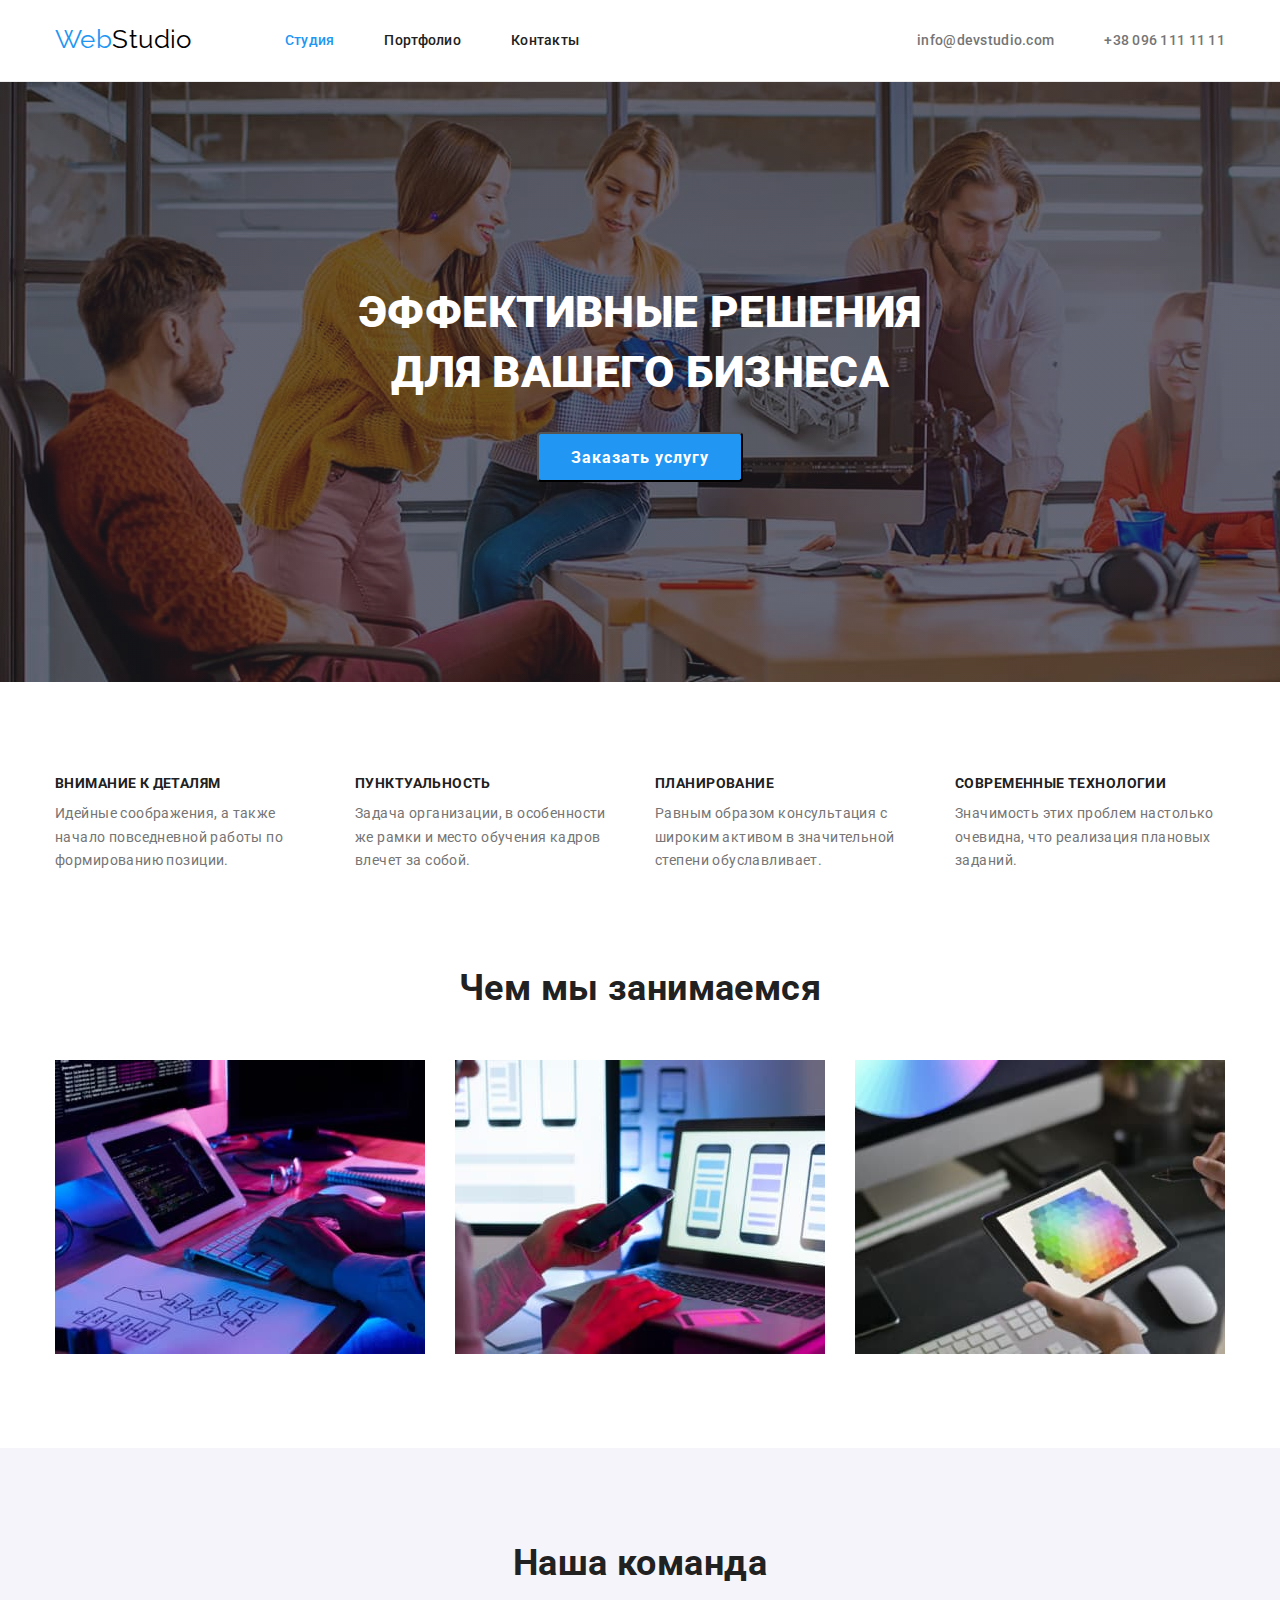
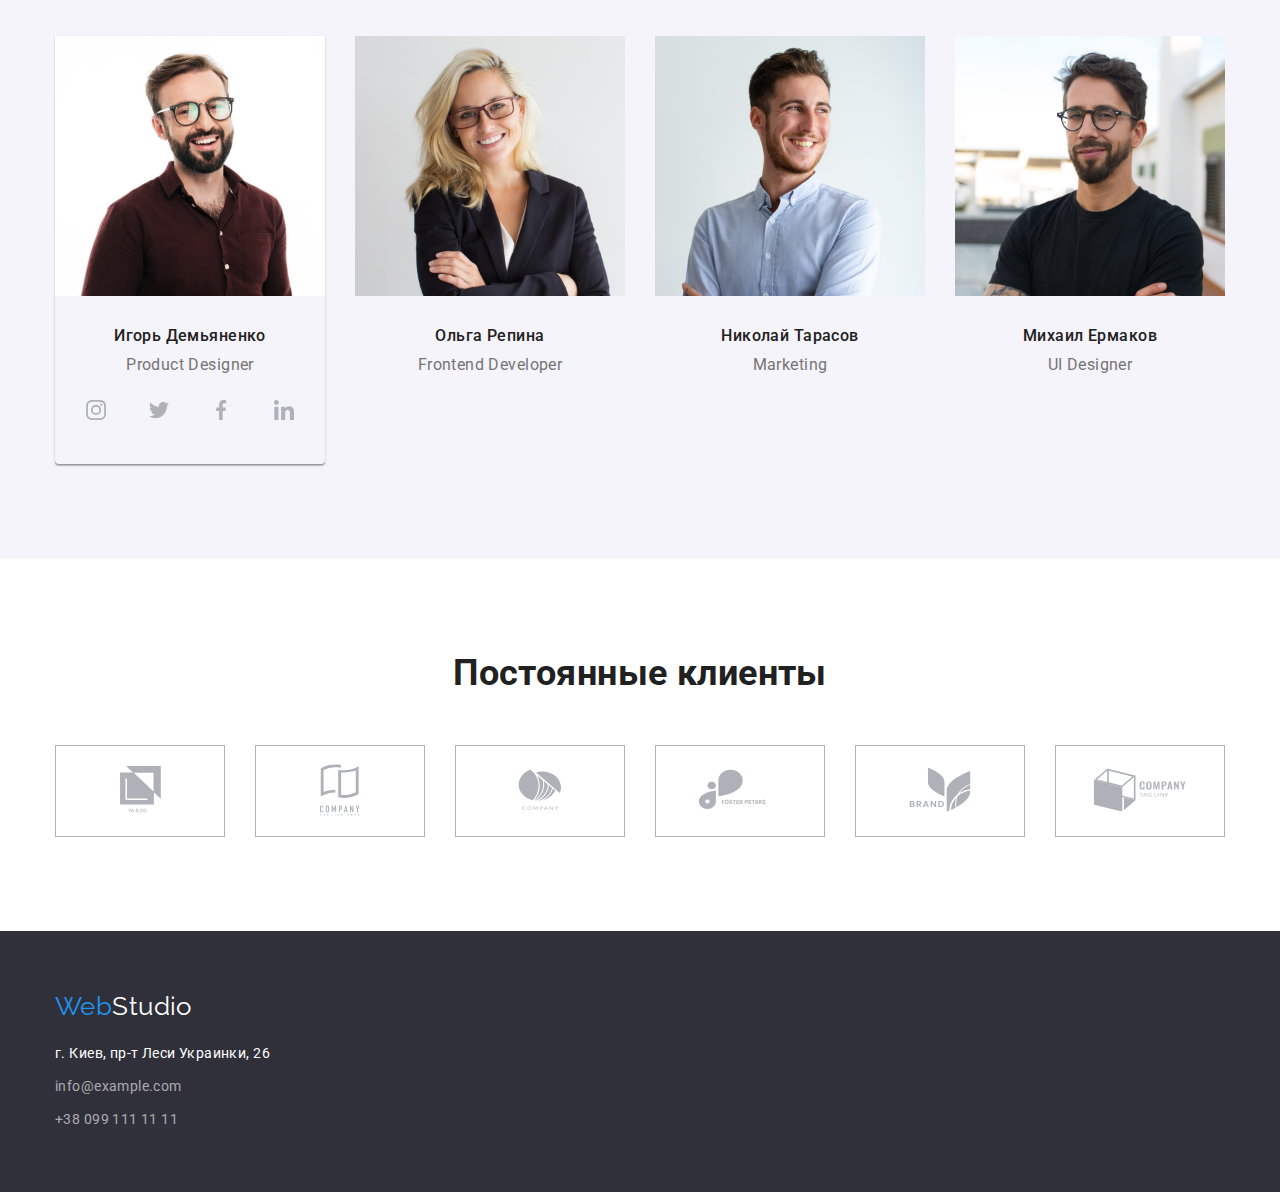
==== index.html @ ef385194 "кусок з героєм клієнтами і працівниками" ====
<!DOCTYPE html>
<html lang="ru">

<head>
    <meta charset="UTF-8">
    <meta http-equiv="X-UA-Compatible" content="IE=edge">
    <meta name="viewport" content="width=device-width, initial-scale=1.0">
    <title>Document</title>
    <link rel="preconnect" href="https://fonts.gstatic.com">
    <link href="https://fonts.googleapis.com/css2?family=Raleway:wght@700&family=Roboto:wght@400;500;700;900&display=swap"
        rel="stylesheet">
    <link rel="stylesheet" href="https://cdnjs.cloudflare.com/ajax/libs/modern-normalize/1.1.0/modern-normalize.min.css">
    <link rel="stylesheet" href="./css/styles.css">
</head>

<body>
    <header class="header">
        <section class="header-section">
        <!-- навігація -->
        <div class="container main-nav">
            <a href="" class="logo">
                <span class="logo-part">Web</span>Studio
            </a>
            <nav>
                <ul class="site-nav">
                    <li class="item"><a href="./index.html" class="link current">Студия</a></li>
                    <li class="item"><a href="./portfolio.html" class="link">Портфолио</a></li>
                    <li class="item"><a href="" class="link">Контакты</a></li>
                </ul>
            </nav>
            <!-- </div> -->
            <!-- Контакти-->
            <!-- <div class="container"> -->
            <ul class="header-contacts">
                <li class="item"><a href="info@devstudio.com" class="link">info@devstudio.com</a></li>
                <li class="item"><a href="+380961111111" class="link">+38 096 111 11 11</a></li>
            </ul>
        </div>
        </section>
    </header>
    <main>
        <!-- Герой -->
        <section class="hero">
            <h1 class="hero-title">Эффективные решения<br> для вашего бизнеса</h1>
            <button type="button" class="button primary hero-button">Заказать услугу</button>
            </section>
        <!--Наши преимущества-->
        <section class="section features-section">
            <div class="container">
            <h2 class="section-title features-title">Наши преимущества</h2>
            <ul class="features">
                <li class="feature-item">
                    <h3 class="title">Внимание к деталям</h3>
                    <p class="feature-text">Идейные соображения, а также начало повседневной работы по формированию позиции.</p>
                </li>
                <li class="feature-item">
                    <h3 class="title">Пунктуальность</h3>
                    <p class="feature-text">Задача организации, в особенности же рамки и место обучения кадров влечет за собой.</p>
                </li>
                <li class="feature-item">
                    <h3 class="title">Планирование</h3>
                    <p class="feature-text">Равным образом консультация с широким активом в значительной степени обуславливает.</p>
                </li>
                <li class="feature-item">
                    <h3 class="title">Современные технологии</h3>
                    <p class="feature-text">Значимость этих проблем настолько очевидна, что реализация плановых заданий.</p>
                </li>
            </ul>
            </div>
        </section>
        <!--Чем мы занимаемся-->
        <section class="section">
            <div class="container">
            <h2 class="section-title">Чем мы занимаемся</h2>
            <ul class="whatwedo">
                <li><img src="./images/work/desctop.jpg" alt="рабочий стол" width="370" height="294"></li>
                <li><img src="./images/work/laptop.jpg" alt="ноутбук" width="370" height="294"></li>
                <li><img src="./images/work/tablette.jpg" alt="планшет" width="370" height="294"></li>
            </ul>
            </div>
        </section>
        <!--Наша команда-->
        <section class="section team-section">
            <div class="container">
            <h2 class="team-section-title section-title">Наша команда</h2>
            <ul class="team">
                <div class="team-card">
                <li><img src="./images/team/igor-demyanenko.jpg" alt="Игорь Демьяненко" width="270" height="260" class="team-pic">
                    <div class="team-text">
                    <h3 class="team-name">Игорь Демьяненко</h3>
                    <p lang="en" class="team-position">
                        Product Designer
                    </p>
                    <ul class="social-list">
                        <li class="item">
                            <button class="social-button">
                            <svg class="social-image" width="20px" height="20px">
                                <use href="./images/svg/symbol-defs.svg#icon-instagram"></use>
                            </svg>
                            </button>
                        </li>
                        <li class="item">
                            <button class="social-button">
                            <svg class="social-image" width="20px" height="20px">
                                <use href="./images/svg/symbol-defs.svg#icon-twitter"></use>
                            </svg>
                            </button>
                        </li>
                        <li class="item">
                            <button class="social-button">
                            <svg class="social-image" width="20px" height="20px">
                                <use href="./images/svg/symbol-defs.svg#icon-facebook"></use>
                            </svg>
                            </button>
                        </li>
                        <li class="item">
                            <button class="social-button">
                            <svg class="social-image" width="20px" height="20px">
                                <use href="./images/svg/symbol-defs.svg#icon-linkedin"></use>
                            </svg>
                            </button>
                        </li>
                    </ul>
                    </div>
                    </div>
                </li>
                <li><img src="./images/team/olga-repina.jpg" alt="Ольга Репина" width="270" height="260" class="team-pic">
                    <div class="team-text">
                    <h3 class="team-name">Ольга Репина</h3>
                    <p lang="en" class="team-position">
                        Frontend Developer
                    </p>
                    </div>
                </li>
                <li><img src="./images/team/nikolay-tarasov.jpg" alt="Николай Тарасов" width="270" height="260" class="team-pic">
                    <div class="team-text">
                    <h3 class="team-name">Николай Тарасов</h3>
                    <p lang="en" class="team-position">
                        Marketing
                    </p>
                    </div>
                </li>
                <li><img src="./images/team/michail-ermakov.jpg" alt="Михаил Ермаков" width="270" height="260" class="team-pic">
                    <div class="team-text">
                    <h3 class="team-name">Михаил Ермаков</h3>
                    <p lang="en" class="team-position">
                        UI Designer
                    </p>
                    </div>
                </li>
            </ul>
            </div>
        </section>

        <!-- Постоянные Клиенты -->
        
        <section class="section clients-section">
            <h2 class="section-title clients-section-title">Постоянные клиенты</h2>
            <div class="container">
                <ul class="clients-list">
                    <li class: client>
                        <button class="client-button">
                            <svg class="client-image" width="41px" height="46.7px">
                                <use href="./images/svg/symbol-defs.svg#icon-client-1"></use>
                            </svg>
                        </button>
                    </li>
                    <li class: client>
                        <button class="client-button">
                            <svg class="client-image" width="40px" height="52px">
                                <use href="./images/svg/symbol-defs.svg#icon-client-2"></use>
                            </svg>
                        </button>
                    </li>
                    <li class: client>
                        <button class="client-button">
                            <svg class="client-image" width="43.46px" height="41.18px">
                                <use href="./images/svg/symbol-defs.svg#icon-client-3"></use>
                            </svg>
                        </button>
                    </li>
                    <li class: client>
                        <button class="client-button">
                            <svg class="client-image" width="84.44px" height="40.62px">
                                <use href="./images/svg/symbol-defs.svg#icon-client-4"></use>
                            </svg>
                        </button>
                    </li>
                    <li class: client>
                        <button class="client-button">
                            <svg class="client-image" width="62.54px" height="45.43px">
                                <use href="./images/svg/symbol-defs.svg#icon-client-5"></use>
                            </svg>
                        </button>
                    </li>
                    <li class: client>
                        <button class="client-button">
                            <svg class="client-image" width="93.79px" height="43.93px">
                                <use href="./images/svg/symbol-defs.svg#icon-client-6"></use>
                            </svg>
                        </button>
                    </li>
                </ul>
            </div>

        </section>
    </main>
    <!--Адрес-->
    <footer class="footer">
        <section class="container">
            <a href="" class="logo footer-logo">
                <span class="logo-part">Web</span><span class="logo-end">Studio</span>
            </a>
            <address>
                <ul class="footer-contact">
                    <li class="address"> <a href="https://goo.gl/maps/Wv8Y8Ao4LumDGfkv7" target="_blank"
                            rel="noopener noreferrer" class="add-link link">г. Киев,
                            пр-т Леси Украинки, 26</a> </li>
                    <li class="email"> <a href="mailto:info@example.com" class="link">info@example.com</a></li>
                    <li> <a href="tel:+380991111111" class="link">+38 099 111 11 11</a></li>
                </ul>
            </section>
        </div>
    </footer>
</body>

</html>
---- css/styles.css ----
:root {
  --primary-text-color: #757575;
  --secondary-header-color: #212121;
  --logo-color: #000000;
  --blue-accent: #2196f3;
  --main-background-hero-adress-color: #ffffff;
  --team-section-background-color: #f5f4fa;
  --hero-footer-background-color: #2f303a;
  --footer-contact-white: rgba(255, 255, 255, 0.6);
  --team-clients-icon-color: #afb1b8;
}

/* основний текст #757575 */
/* заголовки додатковий текст #212121*/
/* лого #000000 */
/* акцент голубий #2196F3 */
/* Основий білий фон #FFFFFF */
/* фон Наша Команда #F5F4FA */
/* фон Герой і футер #2F303A */
/* напівпорзорий білий rgba(255, 255, 255, 0,6); */

/* написання css - спочатку все по блочній моделі(падінги, мардж.),
потім стрилі, шрифти, нижче ефекти, анімація, переходи
відділяти це пробілом для кращої читабельності  */

.container {
  margin-left: auto;
  margin-right: auto;
  padding-left: 15px;
  padding-right: 15px;
  width: 1200px;
  /* outline: solid 2px tomato; */
}
.portfolio-container {
  padding-bottom: 94px;
}

/* списки */
.site-nav,
.header-contacts,
.features,
.whatwedo,
.team,
.footer-contact,
.gallery-nav,
.gallery,
.clients-list,
.social-list {
  list-style: none;
  padding: 0;
  margin: 0;
}

body {
  font-family: Roboto, -apple-system, BlinkMacSystemFont, "Segoe UI", Oxygen,
    Ubuntu, Cantarell, "Open Sans", "Helvetica Neue", sans-serif;
  background-color: var(--main-background-hero-adress-color);
  color: var(--primary-text-color);
  font-size: 14px;
  letter-spacing: 0.03em;
}

/* Хедер */

.header-section {
  border-bottom: 1px solid #ececec;
}
.header {
  background-color: var(--main-background-hero-adress-color);
}
.main-nav {
  display: flex;
  align-items: center;
}

/* Лого */

.logo {
  display: block;
  color: var(--logo-color);
  font-family: Raleway, -apple-system, BlinkMacSystemFont, "Segoe UI", Oxygen,
    Ubuntu, Cantarell, "Open Sans", "Helvetica Neue", sans-serif;
  font-size: 26px;
  line-height: 1.2;
  text-decoration: none;
  padding-top: 24px;
  padding-bottom: 25px;
}
.logo-part {
  color: var(--blue-accent);
}
.logo-end {
  color: var(--main-background-hero-adress-color);
}

/* Навігація сайту в Хедері*/

.site-nav {
  display: block;
  display: flex;
  margin-left: 93px;
}
.site-nav .item + .item {
  margin-left: 50px;
}
.site-nav .link {
  display: block;
  color: var(--secondary-header-color);
  font-weight: 500;
  font-size: 14px;
  line-height: 1.2;
  letter-spacing: 0.02em;
  text-decoration: none;
  padding-top: 32px;
  padding-bottom: 32px;
}
.site-nav .link:hover,
.site-nav .link:focus {
  color: var(--blue-accent);
}
.site-nav .link.current {
  color: var(--blue-accent);
}

/* Контакти в Хедері */

.header-contacts {
  display: flex;
  margin-left: auto;
}
.header-contacts .item + .item {
  margin-left: 50px;
}
.header-contacts .link {
  display: block;
  color: var(--primary-text-color);
  font-weight: 500;
  font-size: 14px;
  line-height: 1.2;
  letter-spacing: 0.02em;
  text-decoration: none;
  padding-top: 32px;
  padding-bottom: 32px;
}
.header-contacts .link:hover,
.header-contacts .link:focus {
  color: var(--blue-accent);
}

/* Герой */
/* прояснити за максвидс */
.hero {
  background-color: var(--hero-footer-background-color);
  background-image: linear-gradient(
      to right,
      rgba(47, 48, 58, 0.4),
      rgba(47, 48, 58, 0.4)
    ),
    url(../images/hero-beckgr.jpg);
  text-align: center;
  padding-top: 200px;
  padding-bottom: 200px;
  height: 600px;
  max-width: 1600px;
  margin-left: auto;
  margin-right: auto;
}
.hero .hero-title {
  margin-top: 0px;
  margin-bottom: 30px;
  color: var(--main-background-hero-adress-color);
  font-style: normal;
  font-weight: 900;
  font-size: 44px;
  line-height: 1.37;
  text-transform: uppercase;
}

/* Заголовки Секцій */

.section .section-title,
.team-section .team-section-title {
  color: var(--secondary-header-color);
  margin-top: 0;
  margin-bottom: 50px;
}
.section-title {
  font-style: normal;
  font-weight: 700;
  font-size: 36px;
  line-height: 1.2;
  text-align: center;
}
.features-title {
  display: none;
}

/* Переваги */

.features,
.whatwedo,
.team {
  display: flex;
  justify-content: space-between;
}
.feature-item {
  max-width: 270px;
}
.features-section .features .title {
  color: var(--secondary-header-color);
  font-size: 14px;
  line-height: 1.14;
  text-transform: uppercase;
  margin-top: 0;
  margin-bottom: 10px;
}
.feature-text {
  font-size: 14px;
  line-height: 1.7;
  margin-top: 0;
  margin-bottom: 0;
}
.section {
  margin-top: 0;
  margin-bottom: 0;
  padding-top: 94px;
}

/* Наші Роботи */
.whatwedo {
  padding-bottom: 94px;
}
.whatwedo img {
  display: block;
}

/* Команда */

.team-section {
  background-color: var(--team-section-background-color);
  margin-top: 0;
  margin-bottom: 0;
  padding-top: 94px;
  padding-bottom: 94px;
}
.team-card {
  box-shadow: 0px 1px 3px rgba(0, 0, 0, 0.12), 0px 1px 1px rgba(0, 0, 0, 0.14),
    0px 2px 1px rgba(0, 0, 0, 0.2);
  border-radius: 0px 0px 4px 4px;
}
.team .team-name {
  color: var(--secondary-header-color);
  font-weight: 500;
  font-size: 16px;
  line-height: 1.2;
  text-align: center;
  margin-top: 0;
  margin-bottom: 10px;
}
.team-pic {
  display: block;
  margin-top: 0;
  margin-bottom: 0;
}
.team-position {
  font-size: 16px;
  line-height: 1.2;
  text-align: center;
  margin-top: 0;
  margin-bottom: 0;
  padding-bottom: 16px;
}
.team-text {
  padding-top: 30px;
  padding-bottom: 30px;
}
.social-list {
  display: flex;
  justify-content: space-evenly;
}
.social-button {
  width: 44px;
  height: 44px;
  border-radius: 50%;
  border: none;
  background: none;
  padding: 0;
  fill: var(--team-clients-icon-color);
}
/* Притикнути сюди ще аріа баттон*/
.social-button:hover {
  fill: var(--main-background-hero-adress-color);
  background-color: var(--blue-accent);
  border-radius: 50%;
}
.social-image {
}
/* Наші Клієнти */
.clients-section {
  padding-top: 94px;
  padding-bottom: 94px;
}

.clients-list {
  display: flex;
  justify-content: space-between;
  padding: 0;
  margin: 0;
}
.client-button {
  display: block;
  width: 170px;
  height: 92px;
  background-color: inherit;
  fill: var(--team-clients-icon-color);
  border: solid 1px var(--team-clients-icon-color);
}

.client-image {
  display: inline-block;
}

.client-button:hover {
  fill: var(--blue-accent);
  border: solid 1px var(--blue-accent);
  cursor: pointer;
}

/* Портфоліо */

.portfolio-title {
  display: none;
}

/* Галерея Портфоліо*/

.gallery .gallery-title {
  color: var(--secondary-header-color);
  font-size: 18px;
  line-height: 2;
  letter-spacing: 0.06em;
  margin-top: 0;
  margin-bottom: 4px;
}
.item .link {
  display: block;
}
.gallery-work {
  color: var(--primary-text-color);
  font-size: 16px;
  line-height: 1.9;
  margin-top: 0;
  margin-bottom: 0;
}
.gallery .link {
  text-decoration: none;
  margin-top: 0;
  margin-bottom: 0;
}
.gallery-pic {
  margin-top: 0;
  margin-bottom: 0;
  display: block;
}
.card-content {
  padding: 0 24px;
  border-left: 1px solid #eeeeee;
  border-bottom: 1px solid #eeeeee;
  border-right: 1px solid #eeeeee;
}
.gallery-nav {
  display: flex;
  margin-bottom: 50px;
  justify-content: center;
}
.nav-button {
  margin-right: 8px;
}
.nav-button:last-child {
  margin-right: 0;
}
.gallery {
  display: flex;
  flex-wrap: wrap;
}
.gallery > .item {
  width: calc((100% - 60px) / 3);
  margin-right: 30px;
  margin-bottom: 30px;
}
.gallery > .item:nth-child(3n) {
  margin-right: 0;
}
.gallery > .item:nth-last-child(-n + 3) {
  margin-bottom: 0;
}
.img {
  display: block;
  max-width: 100%;
}
.card-content {
  padding: 20px 24px;
}

/* Футер */

.footer {
  background-color: var(--hero-footer-background-color);
  padding-top: 60px;
  padding-bottom: 60px;
}
.footer .footer-contact {
  font-style: normal;
  font-size: 14px;
  line-height: 1.7;
}
.footer-contact .link {
  color: var(--footer-contact-white);
  text-decoration: none;
}
.footer-contact .link:hover,
.footer-contact .link:focus {
  color: var(--blue-accent);
}
.footer-contact .add-link {
  color: var(--main-background-hero-adress-color);
}
.footer-contact .add-link:hover,
.footer-contact .add-link:focus {
  color: var(--blue-accent);
}
.footer-logo {
  padding-top: 0;
  padding-bottom: 0;
  margin-bottom: 20px;
}
.address {
  margin-bottom: 9px;
}
.email {
  margin-top: 0;
  margin-bottom: 9px;
}

/* Кнопки */

.button {
  display: inline-block;
  color: var(--secondary-header-color);
  background-color: var(--team-section-background-color);
  cursor: pointer;
  font-family: inherit;
  font-weight: 500;
  font-size: 16px;
  line-height: 1.6;
  letter-spacing: 0.03em;
  border-radius: 4px;
  padding: 6px 22px;
}
.button:hover,
.button:focus {
  color: var(--team-section-background-color);
  background-color: var(--secondary-header-color);
}

/* Кнопка Героя */
.hero-button {
  height: 50px;
  font-size: 16px;
  line-height: 1.8;
  font-weight: 700;
  /* align-items: center; */
  text-align: center;
  letter-spacing: 0.06em;
  padding: 10px 32px;
}
.hero .hero-button:hover,
.hero .hero-button:focus {
  color: var(--blue-accent);
  background-color: var(--main-background-hero-adress-color);
}
.button.primary {
  color: var(--main-background-hero-adress-color);
  background-color: var(--blue-accent);
}
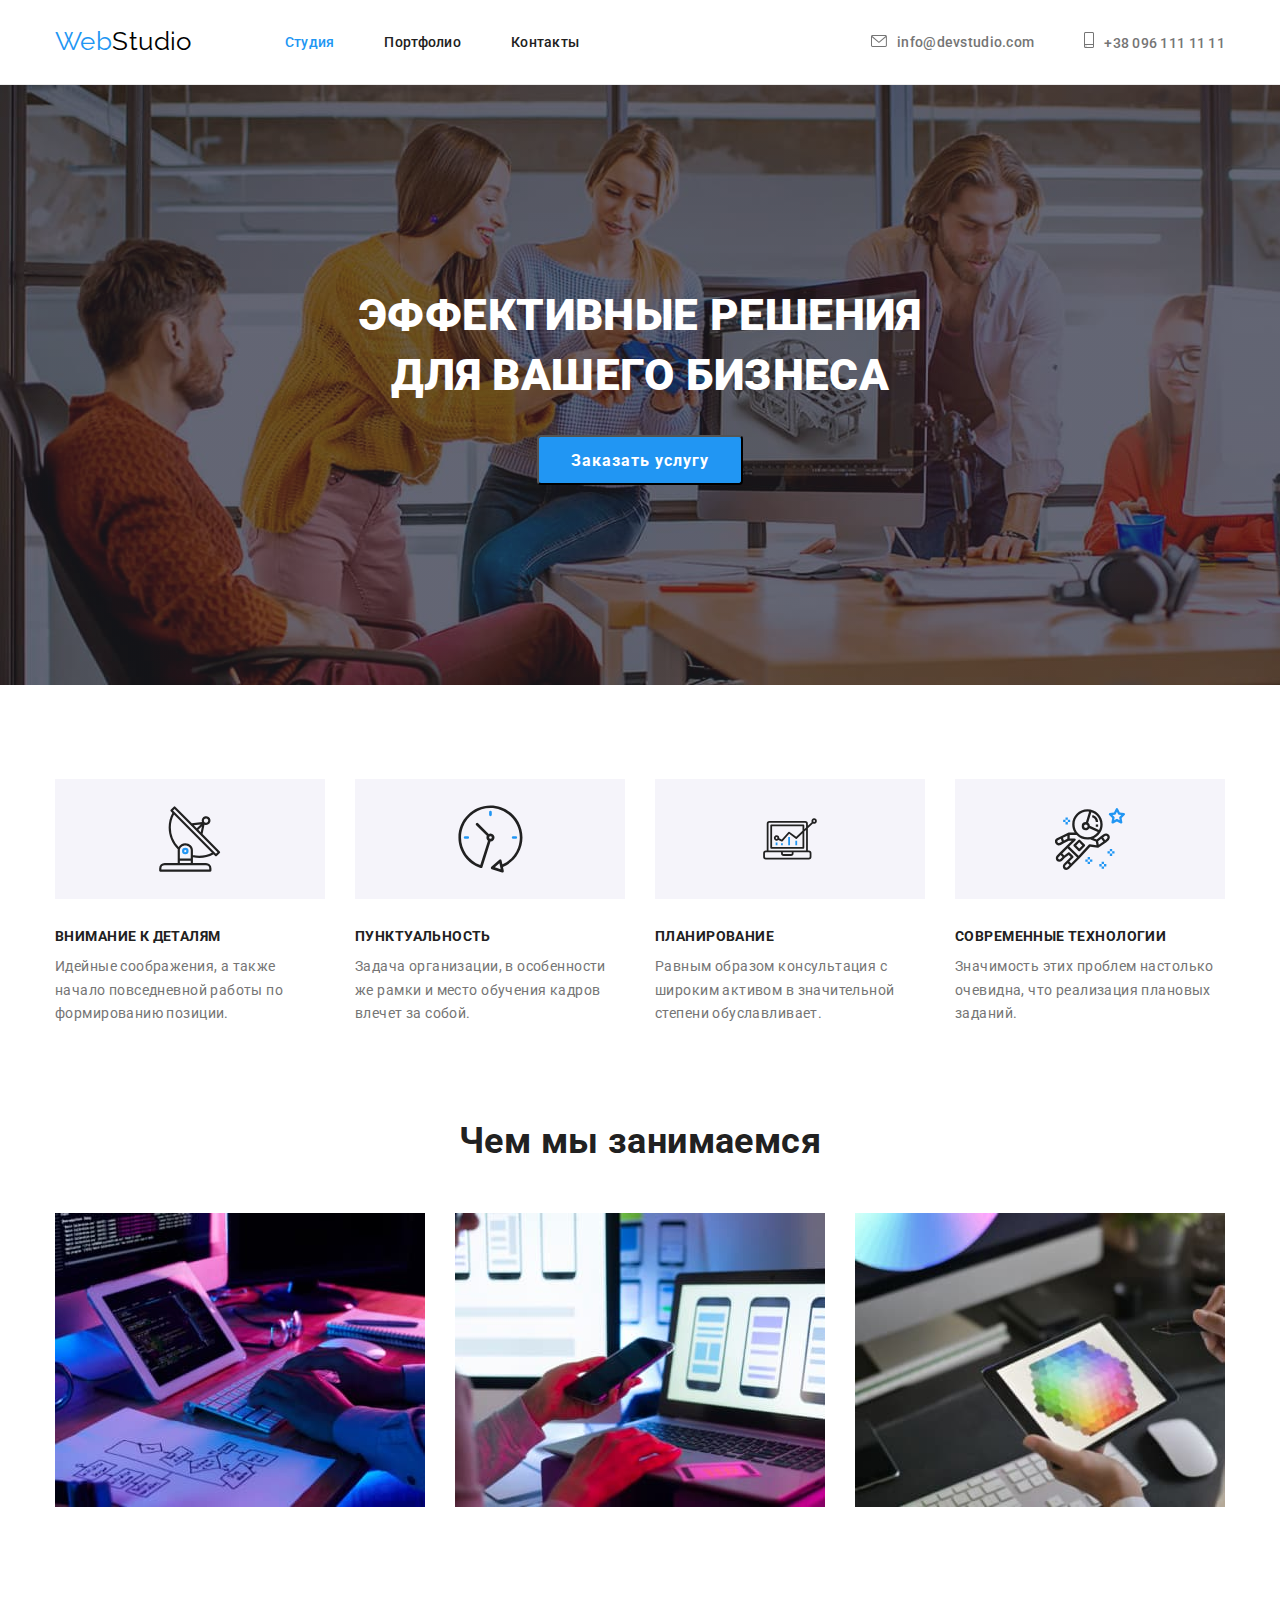
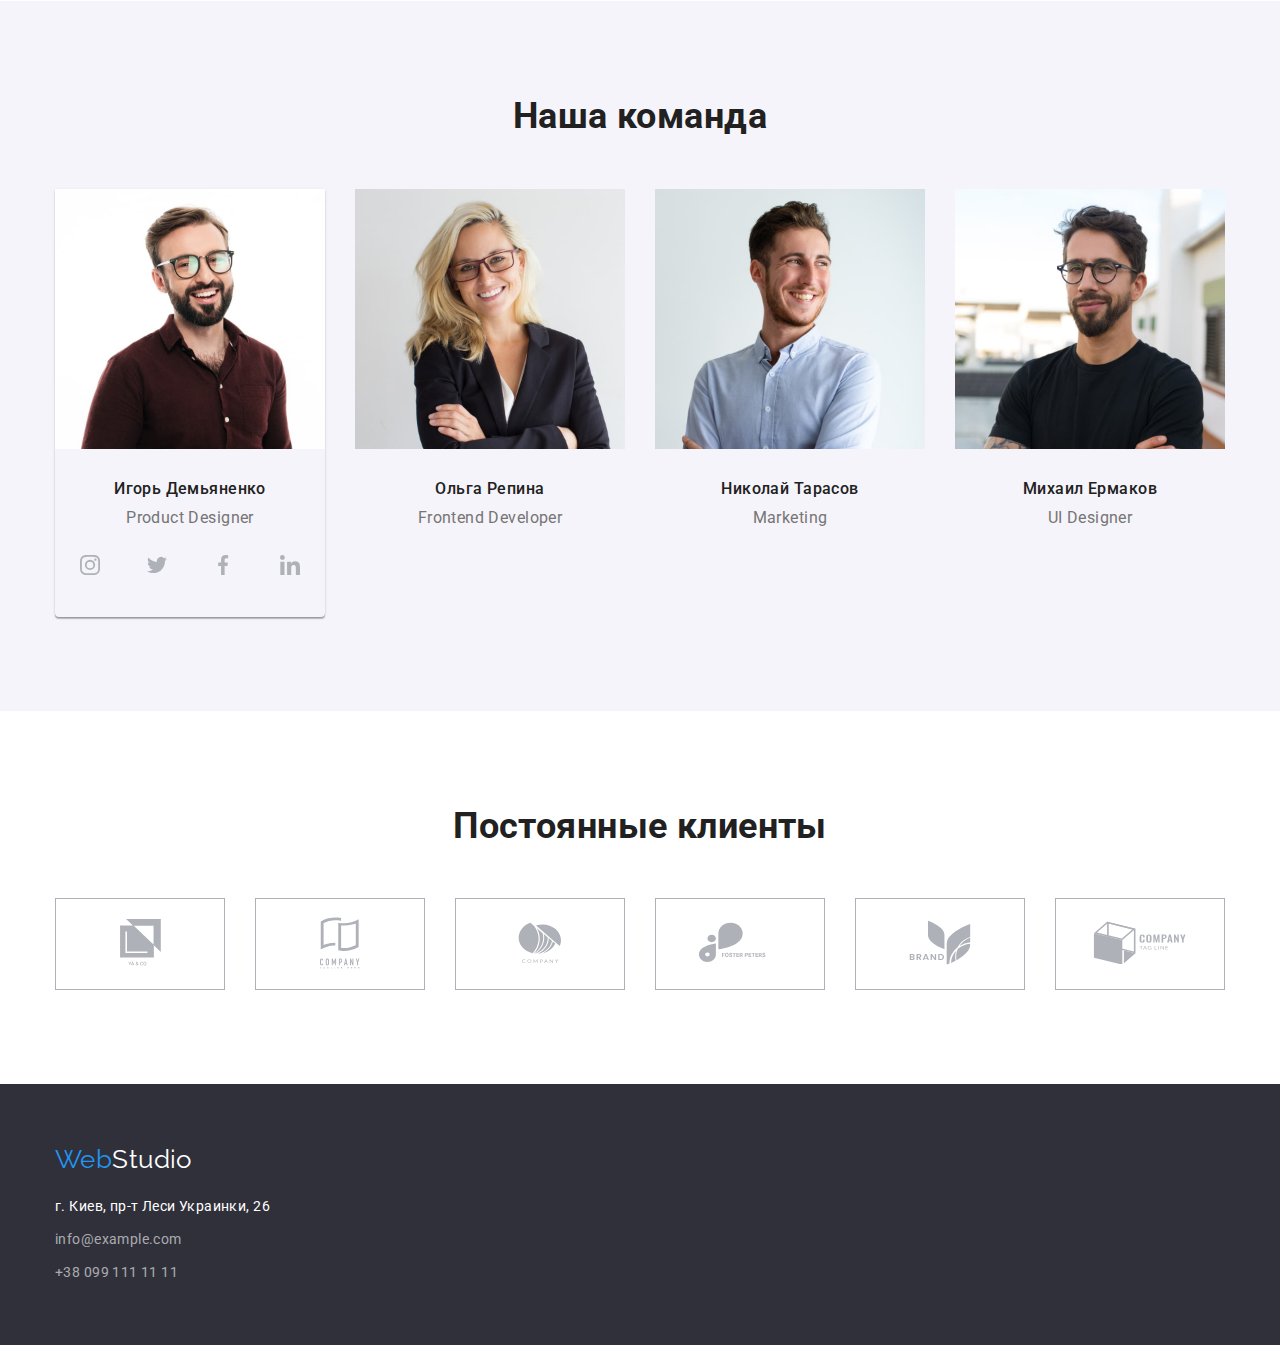
==== commit f99df3dc: "іконки контакти" ====
--- a/index.html
+++ b/index.html
@@ -28,12 +28,17 @@
                     <li class="item"><a href="" class="link">Контакты</a></li>
                 </ul>
             </nav>
-            <!-- </div> -->
+            
             <!-- Контакти-->
-            <!-- <div class="container"> -->
             <ul class="header-contacts">
-                <li class="item"><a href="info@devstudio.com" class="link">info@devstudio.com</a></li>
-                <li class="item"><a href="+380961111111" class="link">+38 096 111 11 11</a></li>
+                <li class="item">
+                    <a href="info@devstudio.com" class="link"><svg class="contacts-icon" width="16px" height="12px">
+                        <use href="./images/svg/symbol-defs.svg#icon-envelope"></use>
+                    </svg>info@devstudio.com</a></li>
+                <li class="item">
+                    <a href="+380961111111" class="link"><svg class="contacts-icon" width="10px" height="16px">
+                        <use href="./images/svg/symbol-defs.svg#icon-smartphone"></use>
+                    </svg>+38 096 111 11 11</a></li>
             </ul>
         </div>
         </section>
@@ -50,18 +55,38 @@
             <h2 class="section-title features-title">Наши преимущества</h2>
             <ul class="features">
                 <li class="feature-item">
+                    <div class="feature-box">
+                    <svg class="feature-picture" width="65.32px" height="70px">
+                        <use href="./images/svg/symbol-defs.svg#icon-antenna"></use>
+                    </svg>
+                    </div>
                     <h3 class="title">Внимание к деталям</h3>
                     <p class="feature-text">Идейные соображения, а также начало повседневной работы по формированию позиции.</p>
                 </li>
                 <li class="feature-item">
+                    <div class="feature-box">
+                        <svg class="feature-picture" width="66.96px" height="70px">
+                            <use href="./images/svg/symbol-defs.svg#icon-clock-1"></use>
+                        </svg>
+                    </div>
                     <h3 class="title">Пунктуальность</h3>
                     <p class="feature-text">Задача организации, в особенности же рамки и место обучения кадров влечет за собой.</p>
                 </li>
                 <li class="feature-item">
+                    <div class="feature-box">
+                        <svg class="feature-picture" width="70px" height="53.69px">
+                            <use href="./images/svg/symbol-defs.svg#icon-diagram"></use>
+                        </svg>
+                    </div>
                     <h3 class="title">Планирование</h3>
                     <p class="feature-text">Равным образом консультация с широким активом в значительной степени обуславливает.</p>
                 </li>
                 <li class="feature-item">
+                    <div class="feature-box">
+                        <svg class="feature-picture" width="70px" height="70px">
+                            <use href="./images/svg/symbol-defs.svg#icon-astronaut"></use>
+                        </svg>
+                    </div>
                     <h3 class="title">Современные технологии</h3>
                     <p class="feature-text">Значимость этих проблем настолько очевидна, что реализация плановых заданий.</p>
                 </li>
@@ -93,32 +118,32 @@
                     </p>
                     <ul class="social-list">
                         <li class="item">
-                            <button class="social-button">
+                            <a href="" class="social-link">
                             <svg class="social-image" width="20px" height="20px">
                                 <use href="./images/svg/symbol-defs.svg#icon-instagram"></use>
                             </svg>
-                            </button>
-                        </li>
-                        <li class="item">
-                            <button class="social-button">
+                            </a>
+                        </li>
+                        <li class="item">
+                            <a href="" class="social-link">
                             <svg class="social-image" width="20px" height="20px">
                                 <use href="./images/svg/symbol-defs.svg#icon-twitter"></use>
                             </svg>
-                            </button>
-                        </li>
-                        <li class="item">
-                            <button class="social-button">
+                            </a>
+                        </li>
+                        <li class="item">
+                            <a href="" class="social-link">
                             <svg class="social-image" width="20px" height="20px">
                                 <use href="./images/svg/symbol-defs.svg#icon-facebook"></use>
                             </svg>
-                            </button>
-                        </li>
-                        <li class="item">
-                            <button class="social-button">
+                            </a>
+                        </li>
+                        <li class="item">
+                            <a href="" class="social-link">
                             <svg class="social-image" width="20px" height="20px">
                                 <use href="./images/svg/symbol-defs.svg#icon-linkedin"></use>
                             </svg>
-                            </button>
+                            </a>
                         </li>
                     </ul>
                     </div>
--- a/css/styles.css
+++ b/css/styles.css
@@ -29,7 +29,6 @@
   padding-left: 15px;
   padding-right: 15px;
   width: 1200px;
-  /* outline: solid 2px tomato; */
 }
 .portfolio-container {
   padding-bottom: 94px;
@@ -126,7 +125,13 @@
 
 .header-contacts {
   display: flex;
+  justify-content: center;
+  align-items: center;
   margin-left: auto;
+}
+.contacts-icon {
+  fill: var(--primary-text-color);
+  margin-right: 10px;
 }
 .header-contacts .item + .item {
   margin-left: 50px;
@@ -142,13 +147,18 @@
   padding-top: 32px;
   padding-bottom: 32px;
 }
+
 .header-contacts .link:hover,
 .header-contacts .link:focus {
   color: var(--blue-accent);
+  cursor: pointer;
+}
+.header-contacts .link:hover svg,
+.header-contacts .link:focus svg {
+  fill: var(--blue-accent);
 }
 
 /* Герой */
-/* прояснити за максвидс */
 .hero {
   background-color: var(--hero-footer-background-color);
   background-image: linear-gradient(
@@ -225,6 +235,15 @@
   margin-bottom: 0;
   padding-top: 94px;
 }
+.feature-box {
+  display: flex;
+  justify-content: center;
+  align-items: center;
+  width: 270px;
+  height: 120px;
+  margin-bottom: 30px;
+  background-color: var(--team-section-background-color);
+}
 
 /* Наші Роботи */
 .whatwedo {
@@ -278,20 +297,20 @@
   display: flex;
   justify-content: space-evenly;
 }
-.social-button {
+.social-link {
+  display: flex;
+  justify-content: center;
+  align-items: center;
   width: 44px;
   height: 44px;
   border-radius: 50%;
   border: none;
-  background: none;
   padding: 0;
   fill: var(--team-clients-icon-color);
 }
-/* Притикнути сюди ще аріа баттон*/
-.social-button:hover {
+.social-link:hover {
   fill: var(--main-background-hero-adress-color);
   background-color: var(--blue-accent);
-  border-radius: 50%;
 }
 .social-image {
 }
@@ -401,6 +420,10 @@
 .card-content {
   padding: 20px 24px;
 }
+.gallery .item:hover {
+  box-shadow: 1px 4px 6px 0px #00000029, 0px 4px 4px 0px #0000000f,
+    0px 1px 1px 0px #0000001f;
+}
 
 /* Футер */
 
@@ -441,7 +464,33 @@
   margin-top: 0;
   margin-bottom: 9px;
 }
-
+.footer-title {
+  font-weight: bold;
+  font-size: 14px;
+  line-height: 1.17;
+  color: var(--main-background-hero-adress-color);
+  text-transform: uppercase;
+  margin-top: 12px;
+  margin-bottom: 20px;
+}
+.footer-container {
+  display: flex;
+}
+.social-media {
+  margin-left: 70px;
+}
+.social-list {
+}
+/* без останньої дитини 
+як вирівняти заголовок ПРИЄДНУЙТЕСЬ
+і подивитись чого кружечок не по центру*/
+.footer-button {
+  fill: var(--main-background-hero-adress-color);
+  background-color: rgba(255, 255, 255, 0.1);
+}
+.social-list .item:not(:last-child) {
+  margin-right: 10px;
+}
 /* Кнопки */
 
 .button {
@@ -462,7 +511,14 @@
   color: var(--team-section-background-color);
   background-color: var(--secondary-header-color);
 }
-
+.nav-button .button:hover {
+  box-shadow: 0px 2px 2px 0px #0000001f, 0px 1px 2px 0px #00000014,
+    0px 3px 1px 0px #0000001a;
+}
+.nav-button .button:focus {
+  box-shadow: 0px 2px 2px 0px #0000001f, 0px 1px 2px 0px #00000014,
+    0px 3px 1px 0px #0000001a;
+}
 /* Кнопка Героя */
 .hero-button {
   height: 50px;
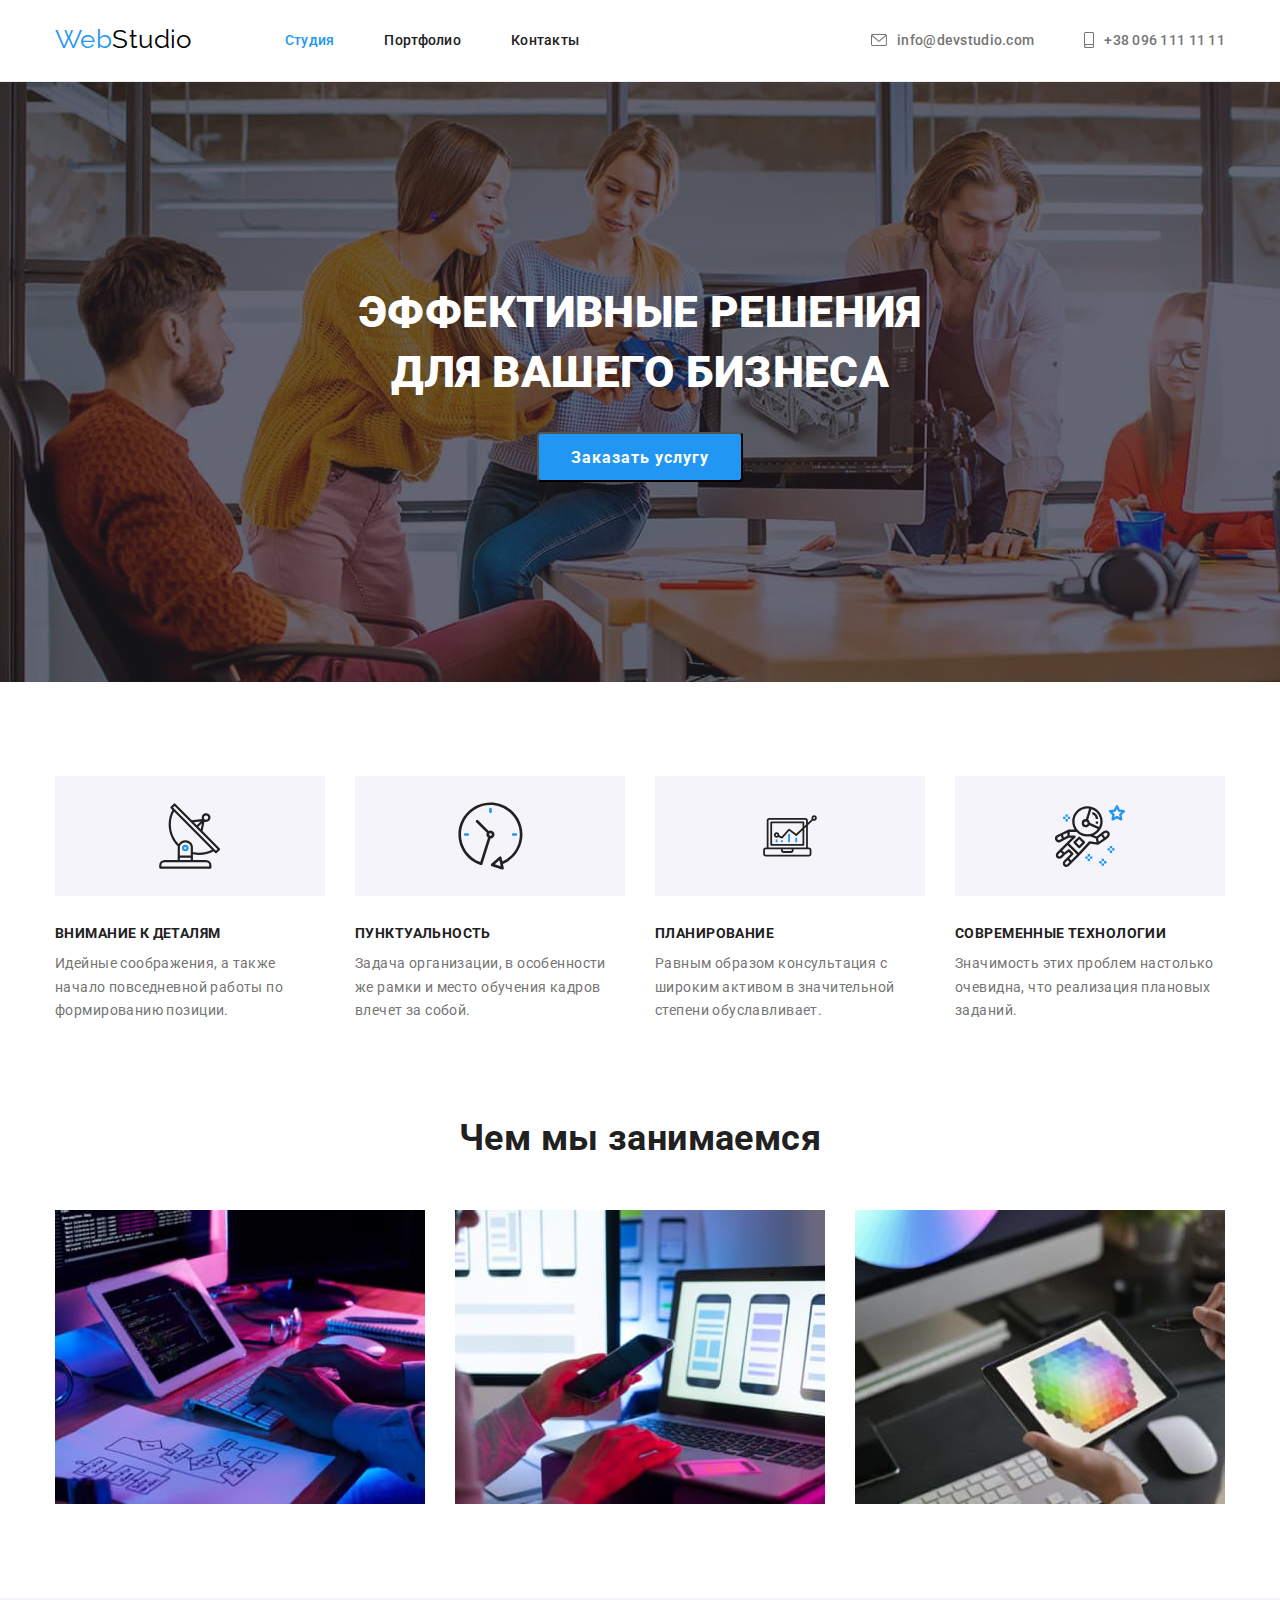
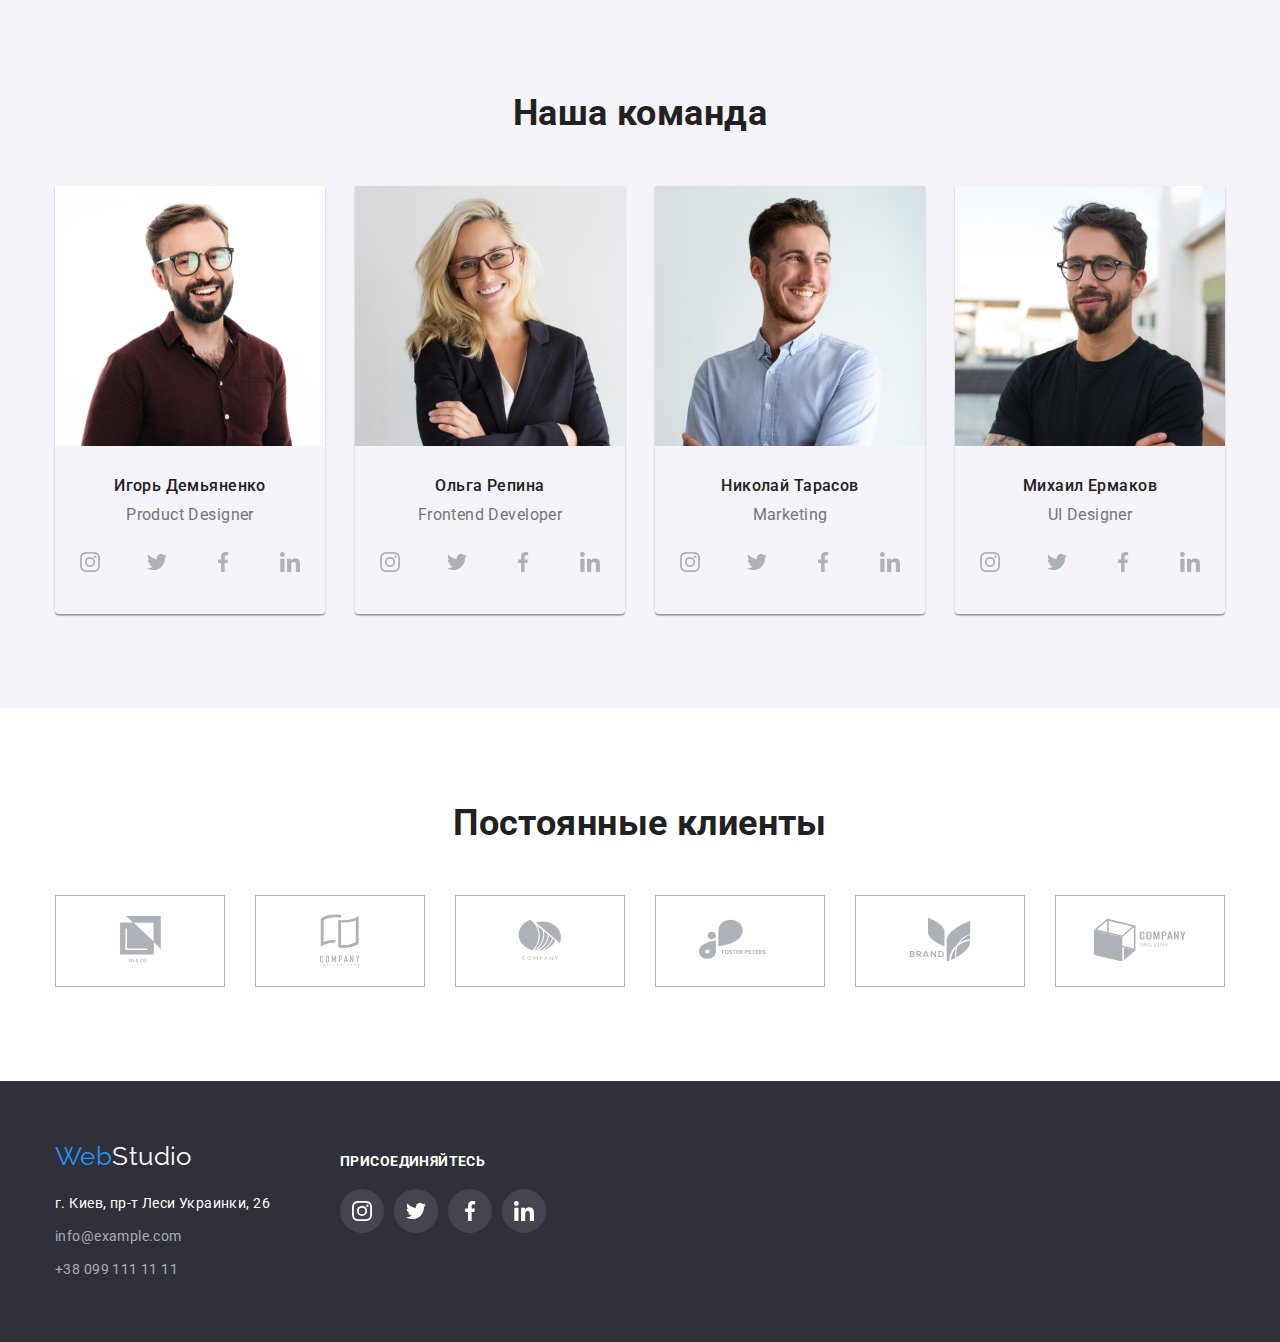
==== commit aecff849: "вся домашка" ====
--- a/index.html
+++ b/index.html
@@ -149,36 +149,130 @@
                     </div>
                     </div>
                 </li>
+                <div class="team-card">
                 <li><img src="./images/team/olga-repina.jpg" alt="Ольга Репина" width="270" height="260" class="team-pic">
                     <div class="team-text">
                     <h3 class="team-name">Ольга Репина</h3>
                     <p lang="en" class="team-position">
                         Frontend Developer
                     </p>
-                    </div>
-                </li>
+                    <ul class="social-list">
+                        <li class="item">
+                            <a href="" class="social-link">
+                                <svg class="social-image" width="20px" height="20px">
+                                    <use href="./images/svg/symbol-defs.svg#icon-instagram"></use>
+                                </svg>
+                            </a>
+                        </li>
+                        <li class="item">
+                            <a href="" class="social-link">
+                                <svg class="social-image" width="20px" height="20px">
+                                    <use href="./images/svg/symbol-defs.svg#icon-twitter"></use>
+                                </svg>
+                            </a>
+                        </li>
+                        <li class="item">
+                            <a href="" class="social-link">
+                                <svg class="social-image" width="20px" height="20px">
+                                    <use href="./images/svg/symbol-defs.svg#icon-facebook"></use>
+                                </svg>
+                            </a>
+                        </li>
+                        <li class="item">
+                            <a href="" class="social-link">
+                                <svg class="social-image" width="20px" height="20px">
+                                    <use href="./images/svg/symbol-defs.svg#icon-linkedin"></use>
+                                </svg>
+                            </a>
+                        </li>
+                    </ul>
+                    </div>
+                    </div>
+                </li>
+                <div class="team-card">
                 <li><img src="./images/team/nikolay-tarasov.jpg" alt="Николай Тарасов" width="270" height="260" class="team-pic">
                     <div class="team-text">
                     <h3 class="team-name">Николай Тарасов</h3>
                     <p lang="en" class="team-position">
                         Marketing
                     </p>
-                    </div>
-                </li>
+                    <ul class="social-list">
+                        <li class="item">
+                            <a href="" class="social-link">
+                                <svg class="social-image" width="20px" height="20px">
+                                    <use href="./images/svg/symbol-defs.svg#icon-instagram"></use>
+                                </svg>
+                            </a>
+                        </li>
+                        <li class="item">
+                            <a href="" class="social-link">
+                                <svg class="social-image" width="20px" height="20px">
+                                    <use href="./images/svg/symbol-defs.svg#icon-twitter"></use>
+                                </svg>
+                            </a>
+                        </li>
+                        <li class="item">
+                            <a href="" class="social-link">
+                                <svg class="social-image" width="20px" height="20px">
+                                    <use href="./images/svg/symbol-defs.svg#icon-facebook"></use>
+                                </svg>
+                            </a>
+                        </li>
+                        <li class="item">
+                            <a href="" class="social-link">
+                                <svg class="social-image" width="20px" height="20px">
+                                    <use href="./images/svg/symbol-defs.svg#icon-linkedin"></use>
+                                </svg>
+                            </a>
+                        </li>
+                    </ul>
+                    </div>
+                    </div>
+                </li>
+                <div class="team-card">
                 <li><img src="./images/team/michail-ermakov.jpg" alt="Михаил Ермаков" width="270" height="260" class="team-pic">
                     <div class="team-text">
                     <h3 class="team-name">Михаил Ермаков</h3>
                     <p lang="en" class="team-position">
                         UI Designer
                     </p>
+                    <ul class="social-list">
+                        <li class="item">
+                            <a href="" class="social-link">
+                                <svg class="social-image" width="20px" height="20px">
+                                    <use href="./images/svg/symbol-defs.svg#icon-instagram"></use>
+                                </svg>
+                            </a>
+                        </li>
+                        <li class="item">
+                            <a href="" class="social-link">
+                                <svg class="social-image" width="20px" height="20px">
+                                    <use href="./images/svg/symbol-defs.svg#icon-twitter"></use>
+                                </svg>
+                            </a>
+                        </li>
+                        <li class="item">
+                            <a href="" class="social-link">
+                                <svg class="social-image" width="20px" height="20px">
+                                    <use href="./images/svg/symbol-defs.svg#icon-facebook"></use>
+                                </svg>
+                            </a>
+                        </li>
+                        <li class="item">
+                            <a href="" class="social-link">
+                                <svg class="social-image" width="20px" height="20px">
+                                    <use href="./images/svg/symbol-defs.svg#icon-linkedin"></use>
+                                </svg>
+                            </a>
+                        </li>
+                    </ul>
+                    </div>
                     </div>
                 </li>
             </ul>
             </div>
         </section>
-
         <!-- Постоянные Клиенты -->
-        
         <section class="section clients-section">
             <h2 class="section-title clients-section-title">Постоянные клиенты</h2>
             <div class="container">
@@ -227,26 +321,59 @@
                     </li>
                 </ul>
             </div>
-
         </section>
     </main>
     <!--Адрес-->
     <footer class="footer">
-        <section class="container">
-            <a href="" class="logo footer-logo">
-                <span class="logo-part">Web</span><span class="logo-end">Studio</span>
-            </a>
-            <address>
-                <ul class="footer-contact">
-                    <li class="address"> <a href="https://goo.gl/maps/Wv8Y8Ao4LumDGfkv7" target="_blank"
-                            rel="noopener noreferrer" class="add-link link">г. Киев,
-                            пр-т Леси Украинки, 26</a> </li>
-                    <li class="email"> <a href="mailto:info@example.com" class="link">info@example.com</a></li>
-                    <li> <a href="tel:+380991111111" class="link">+38 099 111 11 11</a></li>
+        <div class="container footer-container">
+            <div class="contacts">
+                <a href="" class="logo footer-logo">
+                    <span class="logo-part">Web</span><span class="logo-end">Studio</span>
+                </a>
+                <address>
+                    <ul class="footer-contact">
+                        <li class="address"> <a href="https://goo.gl/maps/Wv8Y8Ao4LumDGfkv7" target="_blank"
+                                rel="noopener noreferrer" class="add-link link">г. Киев,
+                                пр-т Леси Украинки, 26</a> </li>
+                        <li class="email"> <a href="mailto:info@example.com" class="link">info@example.com</a></li>
+                        <li> <a href="tel:+380991111111" class="link">+38 099 111 11 11</a></li>
+                    </ul>
+                </address>
+            </div>
+            <div class="social-media">
+                <h2 class="footer-title">присоединяйтесь</h2>
+                <ul class="social-list">
+                    <li class="footer-item">
+                        <a href="" class="social-link">
+                            <svg class="social-image" width="20px" height="20px">
+                                <use href="./images/svg/symbol-defs.svg#icon-instagram"></use>
+                            </svg>
+                        </a>
+                    </li>
+                    <li class="footer-item">
+                        <a href="" class="social-link">
+                            <svg class="social-image" width="20px" height="20px">
+                                <use href="./images/svg/symbol-defs.svg#icon-twitter"></use>
+                            </svg>
+                        </a>
+                    </li>
+                    <li class="footer-item">
+                        <a href="" class="social-link">
+                            <svg class="social-image" width="20px" height="20px">
+                                <use href="./images/svg/symbol-defs.svg#icon-facebook"></use>
+                            </svg>
+                        </a>
+                    </li>
+                    <li class="footer-item">
+                        <a href="" class="social-link">
+                            <svg class="social-image" width="20px" height="20px">
+                                <use href="./images/svg/symbol-defs.svg#icon-linkedin"></use>
+                            </svg>
+                        </a>
+                    </li>
                 </ul>
-            </section>
+            </div>
         </div>
     </footer>
 </body>
-
 </html>--- a/css/styles.css
+++ b/css/styles.css
@@ -10,15 +10,6 @@
   --team-clients-icon-color: #afb1b8;
 }
 
-/* основний текст #757575 */
-/* заголовки додатковий текст #212121*/
-/* лого #000000 */
-/* акцент голубий #2196F3 */
-/* Основий білий фон #FFFFFF */
-/* фон Наша Команда #F5F4FA */
-/* фон Герой і футер #2F303A */
-/* напівпорзорий білий rgba(255, 255, 255, 0,6); */
-
 /* написання css - спочатку все по блочній моделі(падінги, мардж.),
 потім стрилі, шрифти, нижче ефекти, анімація, переходи
 відділяти це пробілом для кращої читабельності  */
@@ -35,6 +26,7 @@
 }
 
 /* списки */
+
 .site-nav,
 .header-contacts,
 .features,
@@ -49,7 +41,6 @@
   padding: 0;
   margin: 0;
 }
-
 body {
   font-family: Roboto, -apple-system, BlinkMacSystemFont, "Segoe UI", Oxygen,
     Ubuntu, Cantarell, "Open Sans", "Helvetica Neue", sans-serif;
@@ -137,7 +128,8 @@
   margin-left: 50px;
 }
 .header-contacts .link {
-  display: block;
+  display: flex;
+  align-items: center;
   color: var(--primary-text-color);
   font-weight: 500;
   font-size: 14px;
@@ -147,7 +139,6 @@
   padding-top: 32px;
   padding-bottom: 32px;
 }
-
 .header-contacts .link:hover,
 .header-contacts .link:focus {
   color: var(--blue-accent);
@@ -159,6 +150,7 @@
 }
 
 /* Герой */
+
 .hero {
   background-color: var(--hero-footer-background-color);
   background-image: linear-gradient(
@@ -312,14 +304,13 @@
   fill: var(--main-background-hero-adress-color);
   background-color: var(--blue-accent);
 }
-.social-image {
-}
+
 /* Наші Клієнти */
+
 .clients-section {
   padding-top: 94px;
   padding-bottom: 94px;
 }
-
 .clients-list {
   display: flex;
   justify-content: space-between;
@@ -361,7 +352,7 @@
   margin-top: 0;
   margin-bottom: 4px;
 }
-.item .link {
+.gallery-item .link {
   display: block;
 }
 .gallery-work {
@@ -402,15 +393,15 @@
   display: flex;
   flex-wrap: wrap;
 }
-.gallery > .item {
+.gallery > .gallery-item {
   width: calc((100% - 60px) / 3);
   margin-right: 30px;
   margin-bottom: 30px;
 }
-.gallery > .item:nth-child(3n) {
+.gallery > .gallery-item:nth-child(3n) {
   margin-right: 0;
 }
-.gallery > .item:nth-last-child(-n + 3) {
+.gallery > .gallery-item:nth-last-child(-n + 3) {
   margin-bottom: 0;
 }
 .img {
@@ -420,7 +411,7 @@
 .card-content {
   padding: 20px 24px;
 }
-.gallery .item:hover {
+.gallery .gallery-item:hover {
   box-shadow: 1px 4px 6px 0px #00000029, 0px 4px 4px 0px #0000000f,
     0px 1px 1px 0px #0000001f;
 }
@@ -479,16 +470,19 @@
 .social-media {
   margin-left: 70px;
 }
-.social-list {
-}
-/* без останньої дитини 
-як вирівняти заголовок ПРИЄДНУЙТЕСЬ
-і подивитись чого кружечок не по центру*/
-.footer-button {
+.footer-item .social-link {
   fill: var(--main-background-hero-adress-color);
   background-color: rgba(255, 255, 255, 0.1);
 }
+.footer-item .social-link:hover,
+.footer-item .social-link:focus {
+  fill: var(--main-background-hero-adress-color);
+  background-color: var(--blue-accent);
+}
 .social-list .item:not(:last-child) {
+  margin-right: 10px;
+}
+.social-list .footer-item:not(:last-child) {
   margin-right: 10px;
 }
 /* Кнопки */
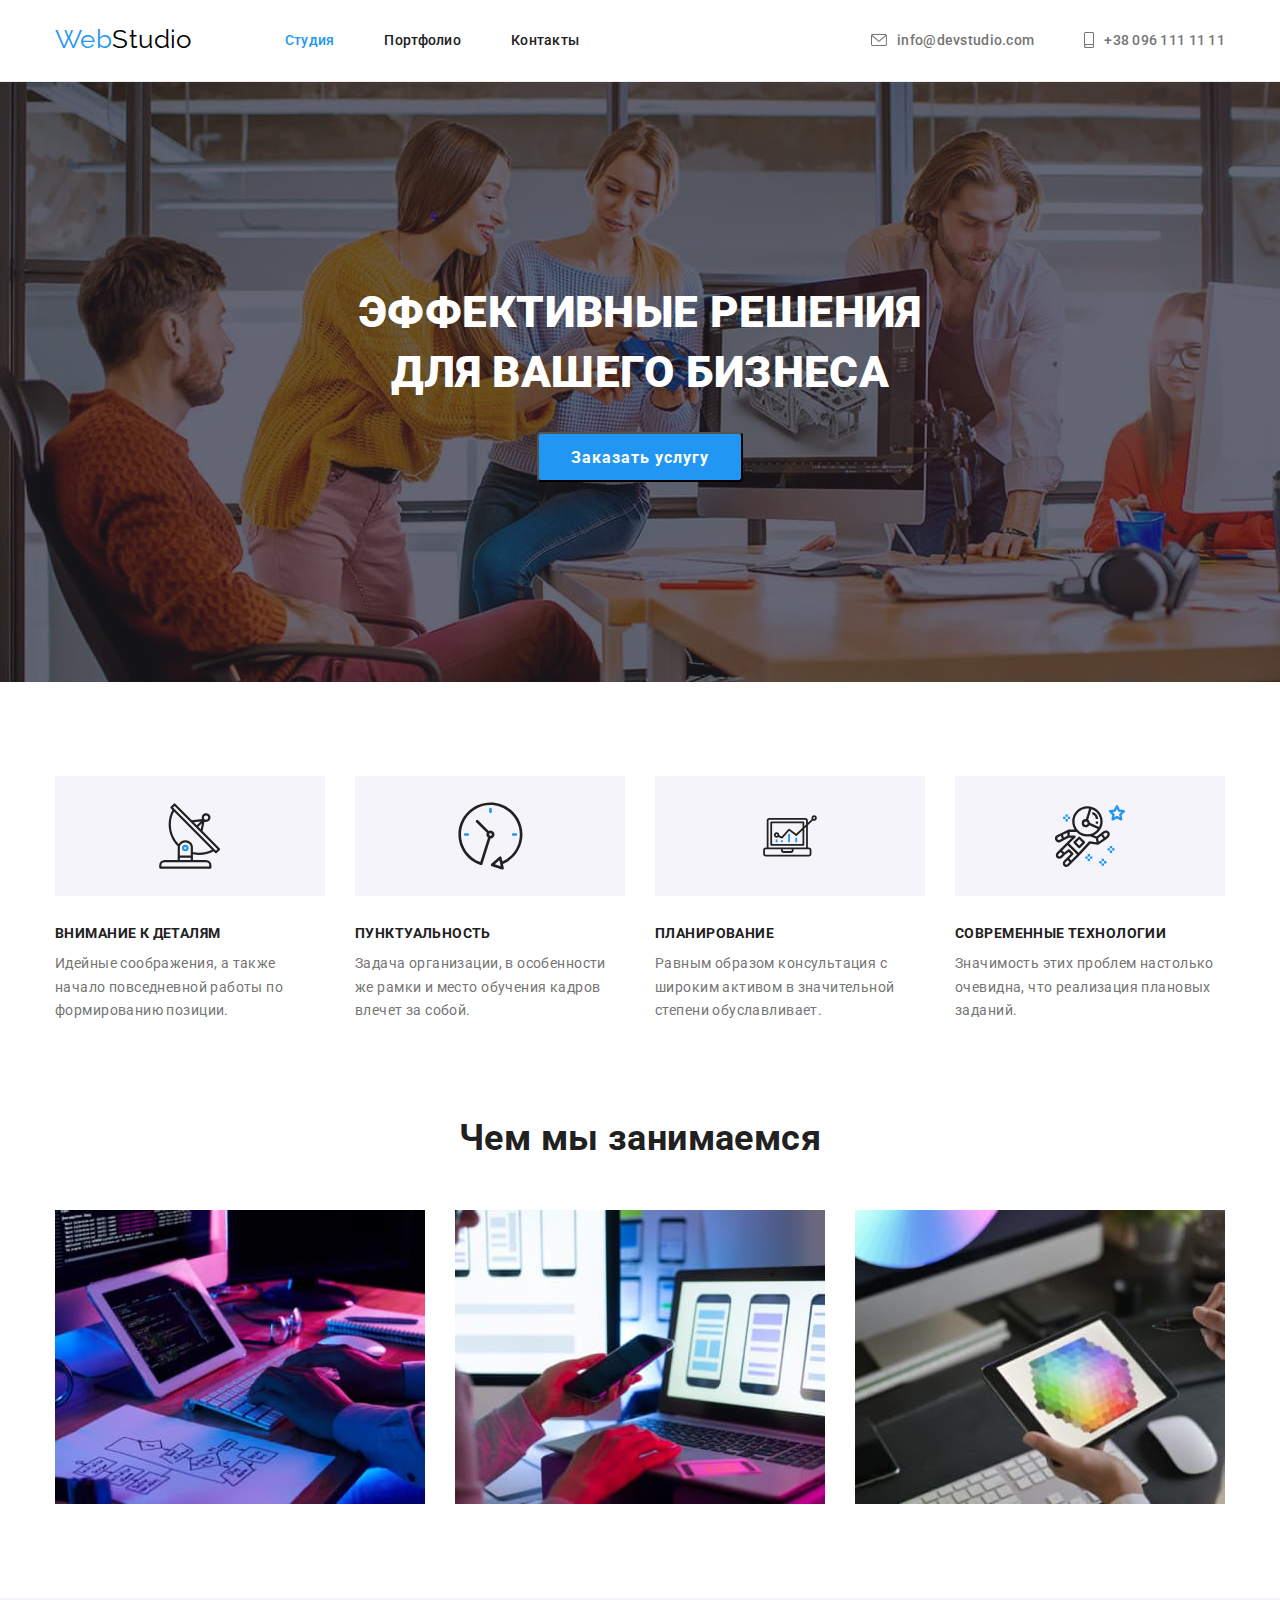
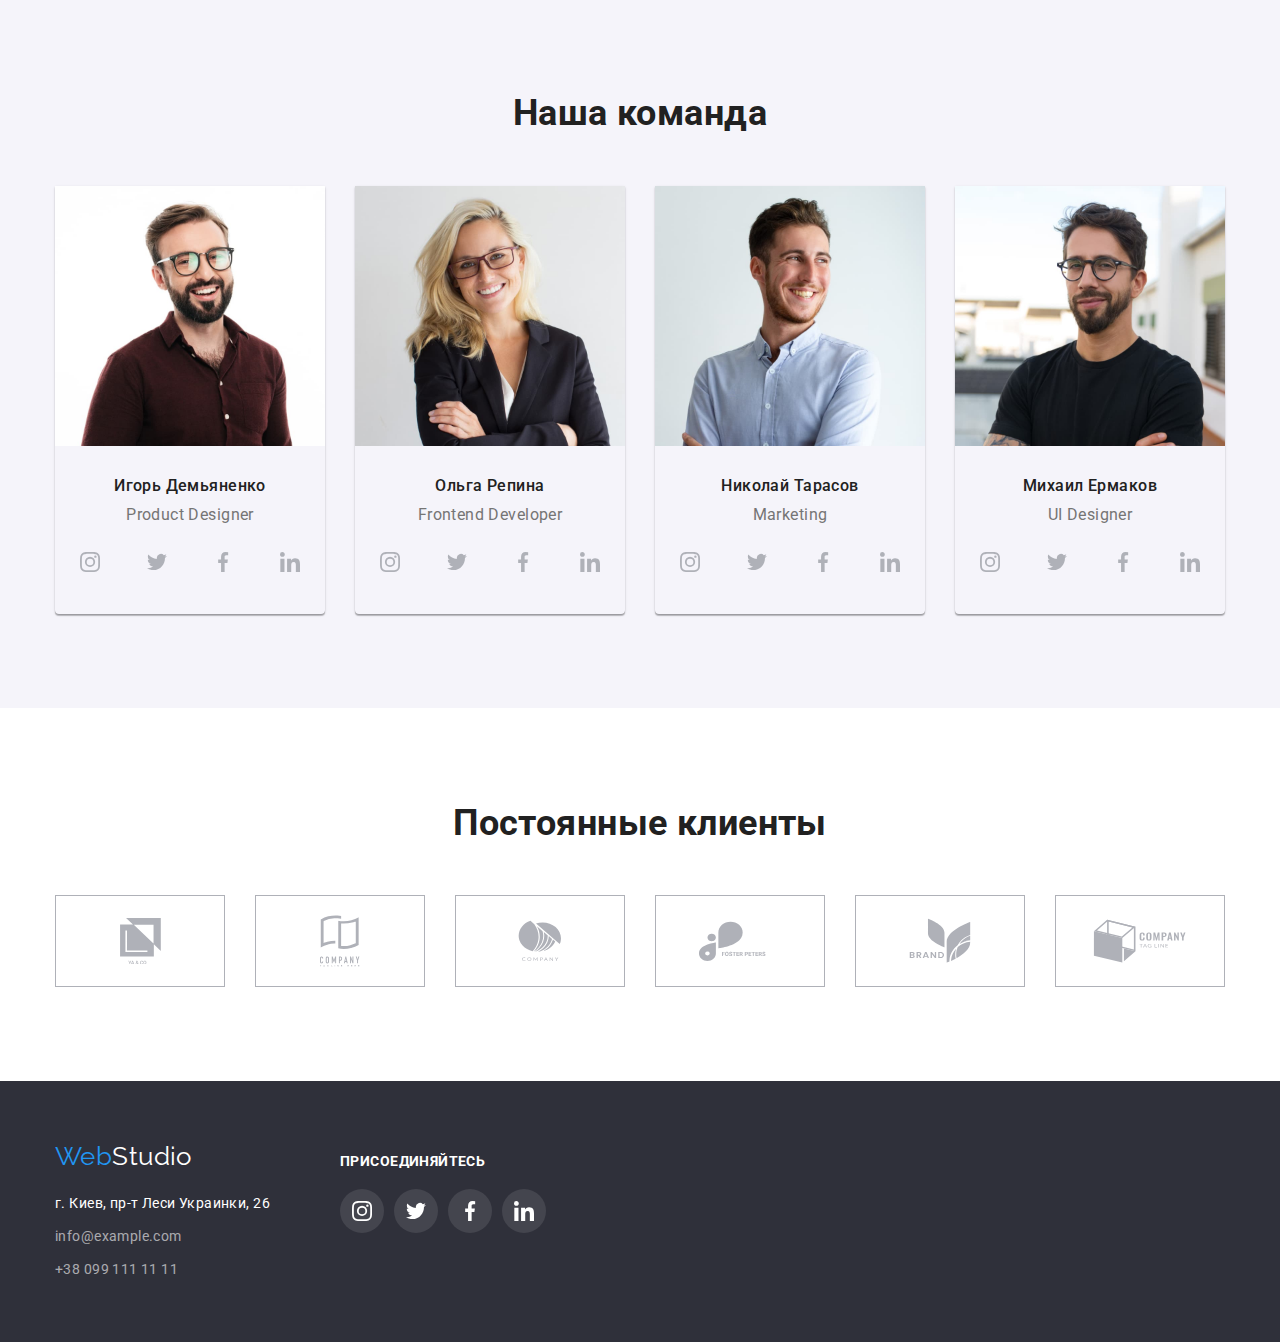
==== commit e2bd3bd6: "змінено назву спрайта на icons" ====
--- a/index.html
+++ b/index.html
@@ -33,11 +33,11 @@
             <ul class="header-contacts">
                 <li class="item">
                     <a href="info@devstudio.com" class="link"><svg class="contacts-icon" width="16px" height="12px">
-                        <use href="./images/svg/symbol-defs.svg#icon-envelope"></use>
+                        <use href="./images/svg/icons.svg#icon-envelope"></use>
                     </svg>info@devstudio.com</a></li>
                 <li class="item">
                     <a href="+380961111111" class="link"><svg class="contacts-icon" width="10px" height="16px">
-                        <use href="./images/svg/symbol-defs.svg#icon-smartphone"></use>
+                        <use href="./images/svg/icons.svg#icon-smartphone"></use>
                     </svg>+38 096 111 11 11</a></li>
             </ul>
         </div>
@@ -57,7 +57,7 @@
                 <li class="feature-item">
                     <div class="feature-box">
                     <svg class="feature-picture" width="65.32px" height="70px">
-                        <use href="./images/svg/symbol-defs.svg#icon-antenna"></use>
+                        <use href="./images/svg/icons.svg#icon-antenna"></use>
                     </svg>
                     </div>
                     <h3 class="title">Внимание к деталям</h3>
@@ -66,7 +66,7 @@
                 <li class="feature-item">
                     <div class="feature-box">
                         <svg class="feature-picture" width="66.96px" height="70px">
-                            <use href="./images/svg/symbol-defs.svg#icon-clock-1"></use>
+                            <use href="./images/svg/icons.svg#icon-clock-1"></use>
                         </svg>
                     </div>
                     <h3 class="title">Пунктуальность</h3>
@@ -75,7 +75,7 @@
                 <li class="feature-item">
                     <div class="feature-box">
                         <svg class="feature-picture" width="70px" height="53.69px">
-                            <use href="./images/svg/symbol-defs.svg#icon-diagram"></use>
+                            <use href="./images/svg/icons.svg#icon-diagram"></use>
                         </svg>
                     </div>
                     <h3 class="title">Планирование</h3>
@@ -84,7 +84,7 @@
                 <li class="feature-item">
                     <div class="feature-box">
                         <svg class="feature-picture" width="70px" height="70px">
-                            <use href="./images/svg/symbol-defs.svg#icon-astronaut"></use>
+                            <use href="./images/svg/icons.svg#icon-astronaut"></use>
                         </svg>
                     </div>
                     <h3 class="title">Современные технологии</h3>
@@ -120,28 +120,28 @@
                         <li class="item">
                             <a href="" class="social-link">
                             <svg class="social-image" width="20px" height="20px">
-                                <use href="./images/svg/symbol-defs.svg#icon-instagram"></use>
-                            </svg>
-                            </a>
-                        </li>
-                        <li class="item">
-                            <a href="" class="social-link">
-                            <svg class="social-image" width="20px" height="20px">
-                                <use href="./images/svg/symbol-defs.svg#icon-twitter"></use>
-                            </svg>
-                            </a>
-                        </li>
-                        <li class="item">
-                            <a href="" class="social-link">
-                            <svg class="social-image" width="20px" height="20px">
-                                <use href="./images/svg/symbol-defs.svg#icon-facebook"></use>
-                            </svg>
-                            </a>
-                        </li>
-                        <li class="item">
-                            <a href="" class="social-link">
-                            <svg class="social-image" width="20px" height="20px">
-                                <use href="./images/svg/symbol-defs.svg#icon-linkedin"></use>
+                                <use href="./images/svg/icons.svg#icon-instagram"></use>
+                            </svg>
+                            </a>
+                        </li>
+                        <li class="item">
+                            <a href="" class="social-link">
+                            <svg class="social-image" width="20px" height="20px">
+                                <use href="./images/svg/icons.svg#icon-twitter"></use>
+                            </svg>
+                            </a>
+                        </li>
+                        <li class="item">
+                            <a href="" class="social-link">
+                            <svg class="social-image" width="20px" height="20px">
+                                <use href="./images/svg/icons.svg#icon-facebook"></use>
+                            </svg>
+                            </a>
+                        </li>
+                        <li class="item">
+                            <a href="" class="social-link">
+                            <svg class="social-image" width="20px" height="20px">
+                                <use href="./images/svg/icons.svg#icon-linkedin"></use>
                             </svg>
                             </a>
                         </li>
@@ -160,28 +160,28 @@
                         <li class="item">
                             <a href="" class="social-link">
                                 <svg class="social-image" width="20px" height="20px">
-                                    <use href="./images/svg/symbol-defs.svg#icon-instagram"></use>
-                                </svg>
-                            </a>
-                        </li>
-                        <li class="item">
-                            <a href="" class="social-link">
-                                <svg class="social-image" width="20px" height="20px">
-                                    <use href="./images/svg/symbol-defs.svg#icon-twitter"></use>
-                                </svg>
-                            </a>
-                        </li>
-                        <li class="item">
-                            <a href="" class="social-link">
-                                <svg class="social-image" width="20px" height="20px">
-                                    <use href="./images/svg/symbol-defs.svg#icon-facebook"></use>
-                                </svg>
-                            </a>
-                        </li>
-                        <li class="item">
-                            <a href="" class="social-link">
-                                <svg class="social-image" width="20px" height="20px">
-                                    <use href="./images/svg/symbol-defs.svg#icon-linkedin"></use>
+                                    <use href="./images/svg/icons.svg#icon-instagram"></use>
+                                </svg>
+                            </a>
+                        </li>
+                        <li class="item">
+                            <a href="" class="social-link">
+                                <svg class="social-image" width="20px" height="20px">
+                                    <use href="./images/svg/icons.svg#icon-twitter"></use>
+                                </svg>
+                            </a>
+                        </li>
+                        <li class="item">
+                            <a href="" class="social-link">
+                                <svg class="social-image" width="20px" height="20px">
+                                    <use href="./images/svg/icons.svg#icon-facebook"></use>
+                                </svg>
+                            </a>
+                        </li>
+                        <li class="item">
+                            <a href="" class="social-link">
+                                <svg class="social-image" width="20px" height="20px">
+                                    <use href="./images/svg/icons.svg#icon-linkedin"></use>
                                 </svg>
                             </a>
                         </li>
@@ -200,28 +200,28 @@
                         <li class="item">
                             <a href="" class="social-link">
                                 <svg class="social-image" width="20px" height="20px">
-                                    <use href="./images/svg/symbol-defs.svg#icon-instagram"></use>
-                                </svg>
-                            </a>
-                        </li>
-                        <li class="item">
-                            <a href="" class="social-link">
-                                <svg class="social-image" width="20px" height="20px">
-                                    <use href="./images/svg/symbol-defs.svg#icon-twitter"></use>
-                                </svg>
-                            </a>
-                        </li>
-                        <li class="item">
-                            <a href="" class="social-link">
-                                <svg class="social-image" width="20px" height="20px">
-                                    <use href="./images/svg/symbol-defs.svg#icon-facebook"></use>
-                                </svg>
-                            </a>
-                        </li>
-                        <li class="item">
-                            <a href="" class="social-link">
-                                <svg class="social-image" width="20px" height="20px">
-                                    <use href="./images/svg/symbol-defs.svg#icon-linkedin"></use>
+                                    <use href="./images/svg/icons.svg#icon-instagram"></use>
+                                </svg>
+                            </a>
+                        </li>
+                        <li class="item">
+                            <a href="" class="social-link">
+                                <svg class="social-image" width="20px" height="20px">
+                                    <use href="./images/svg/icons.svg#icon-twitter"></use>
+                                </svg>
+                            </a>
+                        </li>
+                        <li class="item">
+                            <a href="" class="social-link">
+                                <svg class="social-image" width="20px" height="20px">
+                                    <use href="./images/svg/icons.svg#icon-facebook"></use>
+                                </svg>
+                            </a>
+                        </li>
+                        <li class="item">
+                            <a href="" class="social-link">
+                                <svg class="social-image" width="20px" height="20px">
+                                    <use href="./images/svg/icons.svg#icon-linkedin"></use>
                                 </svg>
                             </a>
                         </li>
@@ -240,28 +240,28 @@
                         <li class="item">
                             <a href="" class="social-link">
                                 <svg class="social-image" width="20px" height="20px">
-                                    <use href="./images/svg/symbol-defs.svg#icon-instagram"></use>
-                                </svg>
-                            </a>
-                        </li>
-                        <li class="item">
-                            <a href="" class="social-link">
-                                <svg class="social-image" width="20px" height="20px">
-                                    <use href="./images/svg/symbol-defs.svg#icon-twitter"></use>
-                                </svg>
-                            </a>
-                        </li>
-                        <li class="item">
-                            <a href="" class="social-link">
-                                <svg class="social-image" width="20px" height="20px">
-                                    <use href="./images/svg/symbol-defs.svg#icon-facebook"></use>
-                                </svg>
-                            </a>
-                        </li>
-                        <li class="item">
-                            <a href="" class="social-link">
-                                <svg class="social-image" width="20px" height="20px">
-                                    <use href="./images/svg/symbol-defs.svg#icon-linkedin"></use>
+                                    <use href="./images/svg/icons.svg#icon-instagram"></use>
+                                </svg>
+                            </a>
+                        </li>
+                        <li class="item">
+                            <a href="" class="social-link">
+                                <svg class="social-image" width="20px" height="20px">
+                                    <use href="./images/svg/icons.svg#icon-twitter"></use>
+                                </svg>
+                            </a>
+                        </li>
+                        <li class="item">
+                            <a href="" class="social-link">
+                                <svg class="social-image" width="20px" height="20px">
+                                    <use href="./images/svg/icons.svg#icon-facebook"></use>
+                                </svg>
+                            </a>
+                        </li>
+                        <li class="item">
+                            <a href="" class="social-link">
+                                <svg class="social-image" width="20px" height="20px">
+                                    <use href="./images/svg/icons.svg#icon-linkedin"></use>
                                 </svg>
                             </a>
                         </li>
@@ -280,42 +280,42 @@
                     <li class: client>
                         <button class="client-button">
                             <svg class="client-image" width="41px" height="46.7px">
-                                <use href="./images/svg/symbol-defs.svg#icon-client-1"></use>
+                                <use href="./images/svg/icons.svg#icon-client-1"></use>
                             </svg>
                         </button>
                     </li>
                     <li class: client>
                         <button class="client-button">
                             <svg class="client-image" width="40px" height="52px">
-                                <use href="./images/svg/symbol-defs.svg#icon-client-2"></use>
+                                <use href="./images/svg/icons.svg#icon-client-2"></use>
                             </svg>
                         </button>
                     </li>
                     <li class: client>
                         <button class="client-button">
                             <svg class="client-image" width="43.46px" height="41.18px">
-                                <use href="./images/svg/symbol-defs.svg#icon-client-3"></use>
+                                <use href="./images/svg/icons.svg#icon-client-3"></use>
                             </svg>
                         </button>
                     </li>
                     <li class: client>
                         <button class="client-button">
                             <svg class="client-image" width="84.44px" height="40.62px">
-                                <use href="./images/svg/symbol-defs.svg#icon-client-4"></use>
+                                <use href="./images/svg/icons.svg#icon-client-4"></use>
                             </svg>
                         </button>
                     </li>
                     <li class: client>
                         <button class="client-button">
                             <svg class="client-image" width="62.54px" height="45.43px">
-                                <use href="./images/svg/symbol-defs.svg#icon-client-5"></use>
+                                <use href="./images/svg/icons.svg#icon-client-5"></use>
                             </svg>
                         </button>
                     </li>
                     <li class: client>
                         <button class="client-button">
                             <svg class="client-image" width="93.79px" height="43.93px">
-                                <use href="./images/svg/symbol-defs.svg#icon-client-6"></use>
+                                <use href="./images/svg/icons.svg#icon-client-6"></use>
                             </svg>
                         </button>
                     </li>
@@ -346,28 +346,28 @@
                     <li class="footer-item">
                         <a href="" class="social-link">
                             <svg class="social-image" width="20px" height="20px">
-                                <use href="./images/svg/symbol-defs.svg#icon-instagram"></use>
+                                <use href="./images/svg/icons.svg#icon-instagram"></use>
                             </svg>
                         </a>
                     </li>
                     <li class="footer-item">
                         <a href="" class="social-link">
                             <svg class="social-image" width="20px" height="20px">
-                                <use href="./images/svg/symbol-defs.svg#icon-twitter"></use>
+                                <use href="./images/svg/icons.svg#icon-twitter"></use>
                             </svg>
                         </a>
                     </li>
                     <li class="footer-item">
                         <a href="" class="social-link">
                             <svg class="social-image" width="20px" height="20px">
-                                <use href="./images/svg/symbol-defs.svg#icon-facebook"></use>
+                                <use href="./images/svg/icons.svg#icon-facebook"></use>
                             </svg>
                         </a>
                     </li>
                     <li class="footer-item">
                         <a href="" class="social-link">
                             <svg class="social-image" width="20px" height="20px">
-                                <use href="./images/svg/symbol-defs.svg#icon-linkedin"></use>
+                                <use href="./images/svg/icons.svg#icon-linkedin"></use>
                             </svg>
                         </a>
                     </li>
--- a/css/styles.css
+++ b/css/styles.css
@@ -318,18 +318,19 @@
   margin: 0;
 }
 .client-button {
-  display: block;
+  display: flex;
+  justify-content: center;
+  align-items: center;
   width: 170px;
   height: 92px;
+  padding: 0;
   background-color: inherit;
   fill: var(--team-clients-icon-color);
   border: solid 1px var(--team-clients-icon-color);
 }
-
 .client-image {
   display: inline-block;
 }
-
 .client-button:hover {
   fill: var(--blue-accent);
   border: solid 1px var(--blue-accent);
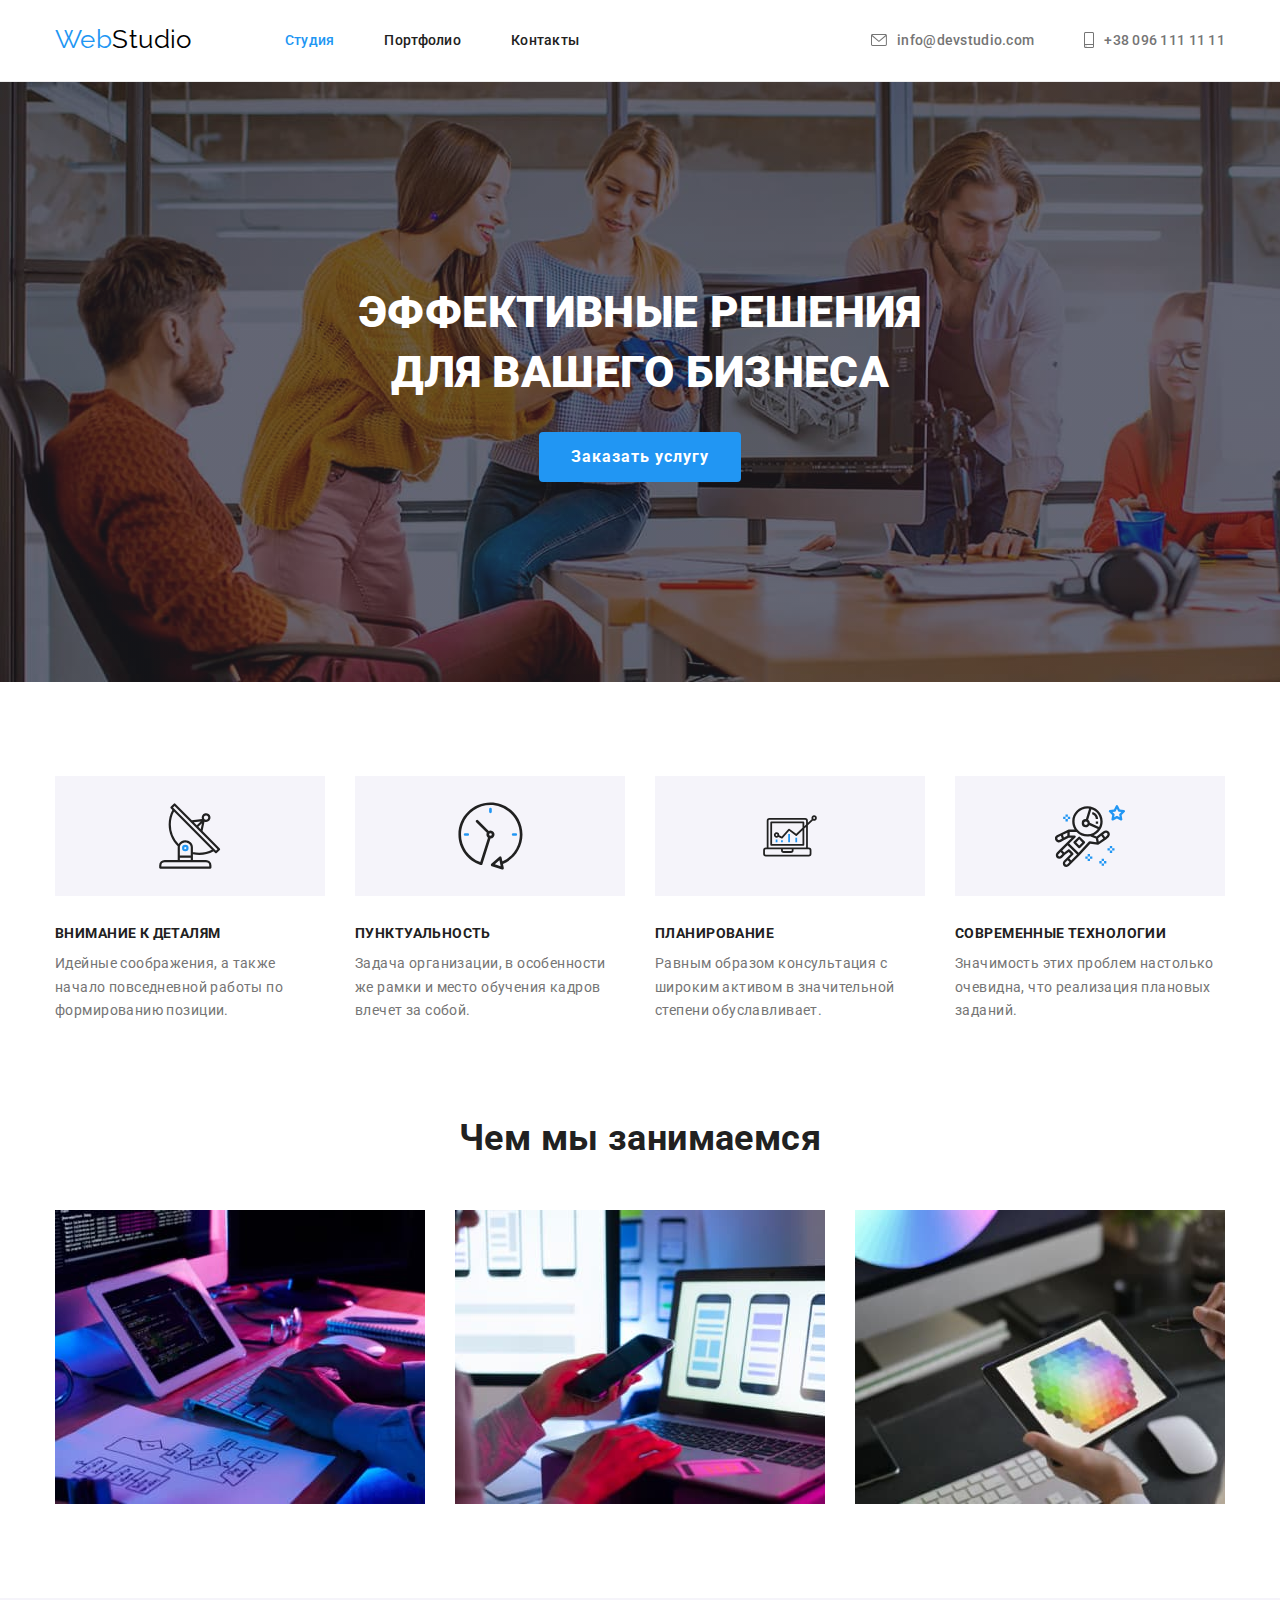
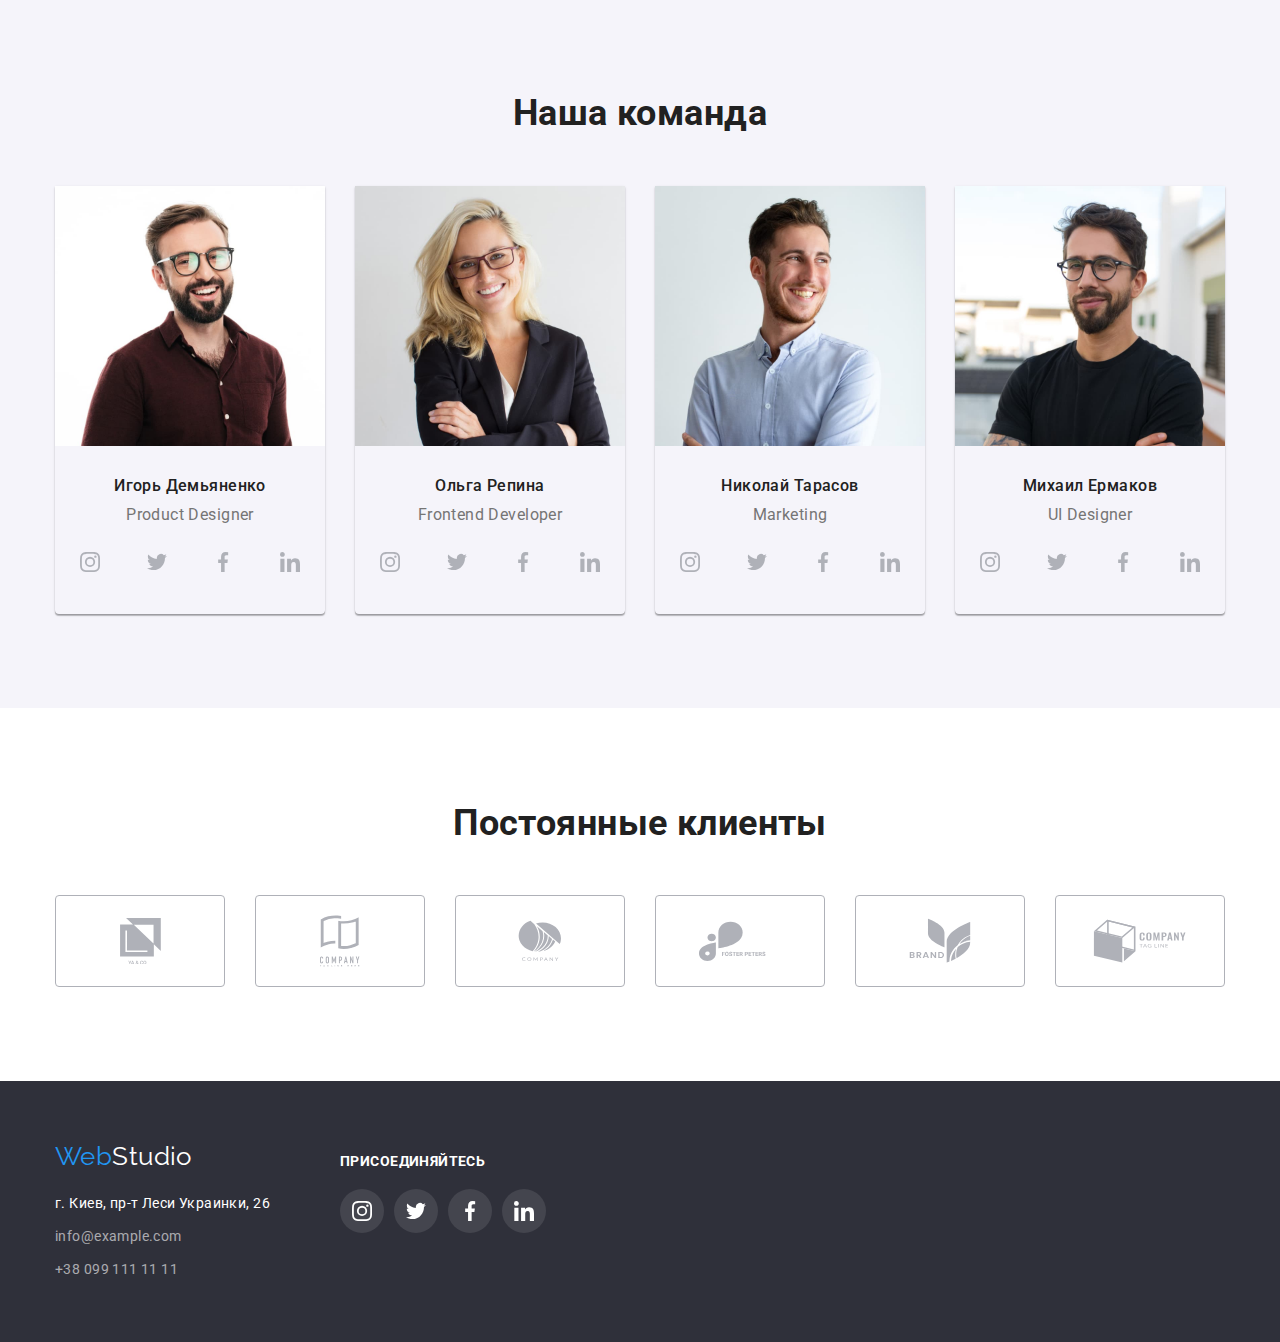
==== commit 317e6a7b: "правки" ====
--- a/index.html
+++ b/index.html
@@ -278,25 +278,25 @@
             <div class="container">
                 <ul class="clients-list">
                     <li class: client>
-                        <button class="client-button">
+                        <a href="" class="client-button">
                             <svg class="client-image" width="41px" height="46.7px">
                                 <use href="./images/svg/icons.svg#icon-client-1"></use>
                             </svg>
-                        </button>
-                    </li>
-                    <li class: client>
-                        <button class="client-button">
+                        </a>
+                    </li>
+                    <li class: client>
+                        <a href="" class="client-button">
                             <svg class="client-image" width="40px" height="52px">
                                 <use href="./images/svg/icons.svg#icon-client-2"></use>
                             </svg>
-                        </button>
-                    </li>
-                    <li class: client>
-                        <button class="client-button">
+                        </a>
+                    </li>
+                    <li class: client>
+                        <a href="" class="client-button">
                             <svg class="client-image" width="43.46px" height="41.18px">
                                 <use href="./images/svg/icons.svg#icon-client-3"></use>
                             </svg>
-                        </button>
+                        </a>
                     </li>
                     <li class: client>
                         <button class="client-button">
@@ -306,18 +306,18 @@
                         </button>
                     </li>
                     <li class: client>
-                        <button class="client-button">
+                        <a href="" class="client-button">
                             <svg class="client-image" width="62.54px" height="45.43px">
                                 <use href="./images/svg/icons.svg#icon-client-5"></use>
                             </svg>
-                        </button>
-                    </li>
-                    <li class: client>
-                        <button class="client-button">
+                        </a>
+                    </li>
+                    <li class: client>
+                        <a href="" class="client-button">
                             <svg class="client-image" width="93.79px" height="43.93px">
                                 <use href="./images/svg/icons.svg#icon-client-6"></use>
                             </svg>
-                        </button>
+                        </a>
                     </li>
                 </ul>
             </div>
--- a/css/styles.css
+++ b/css/styles.css
@@ -300,7 +300,8 @@
   padding: 0;
   fill: var(--team-clients-icon-color);
 }
-.social-link:hover {
+.social-link:hover,
+.social-link:focus {
   fill: var(--main-background-hero-adress-color);
   background-color: var(--blue-accent);
 }
@@ -327,11 +328,13 @@
   background-color: inherit;
   fill: var(--team-clients-icon-color);
   border: solid 1px var(--team-clients-icon-color);
+  border-radius: 4px;
 }
 .client-image {
   display: inline-block;
 }
-.client-button:hover {
+.client-button:hover,
+.client-button:focus {
   fill: var(--blue-accent);
   border: solid 1px var(--blue-accent);
   cursor: pointer;
@@ -498,13 +501,14 @@
   font-size: 16px;
   line-height: 1.6;
   letter-spacing: 0.03em;
+  border: none;
   border-radius: 4px;
   padding: 6px 22px;
 }
 .button:hover,
 .button:focus {
   color: var(--team-section-background-color);
-  background-color: var(--secondary-header-color);
+  background-color: var(--blue-accent);
 }
 .nav-button .button:hover {
   box-shadow: 0px 2px 2px 0px #0000001f, 0px 1px 2px 0px #00000014,
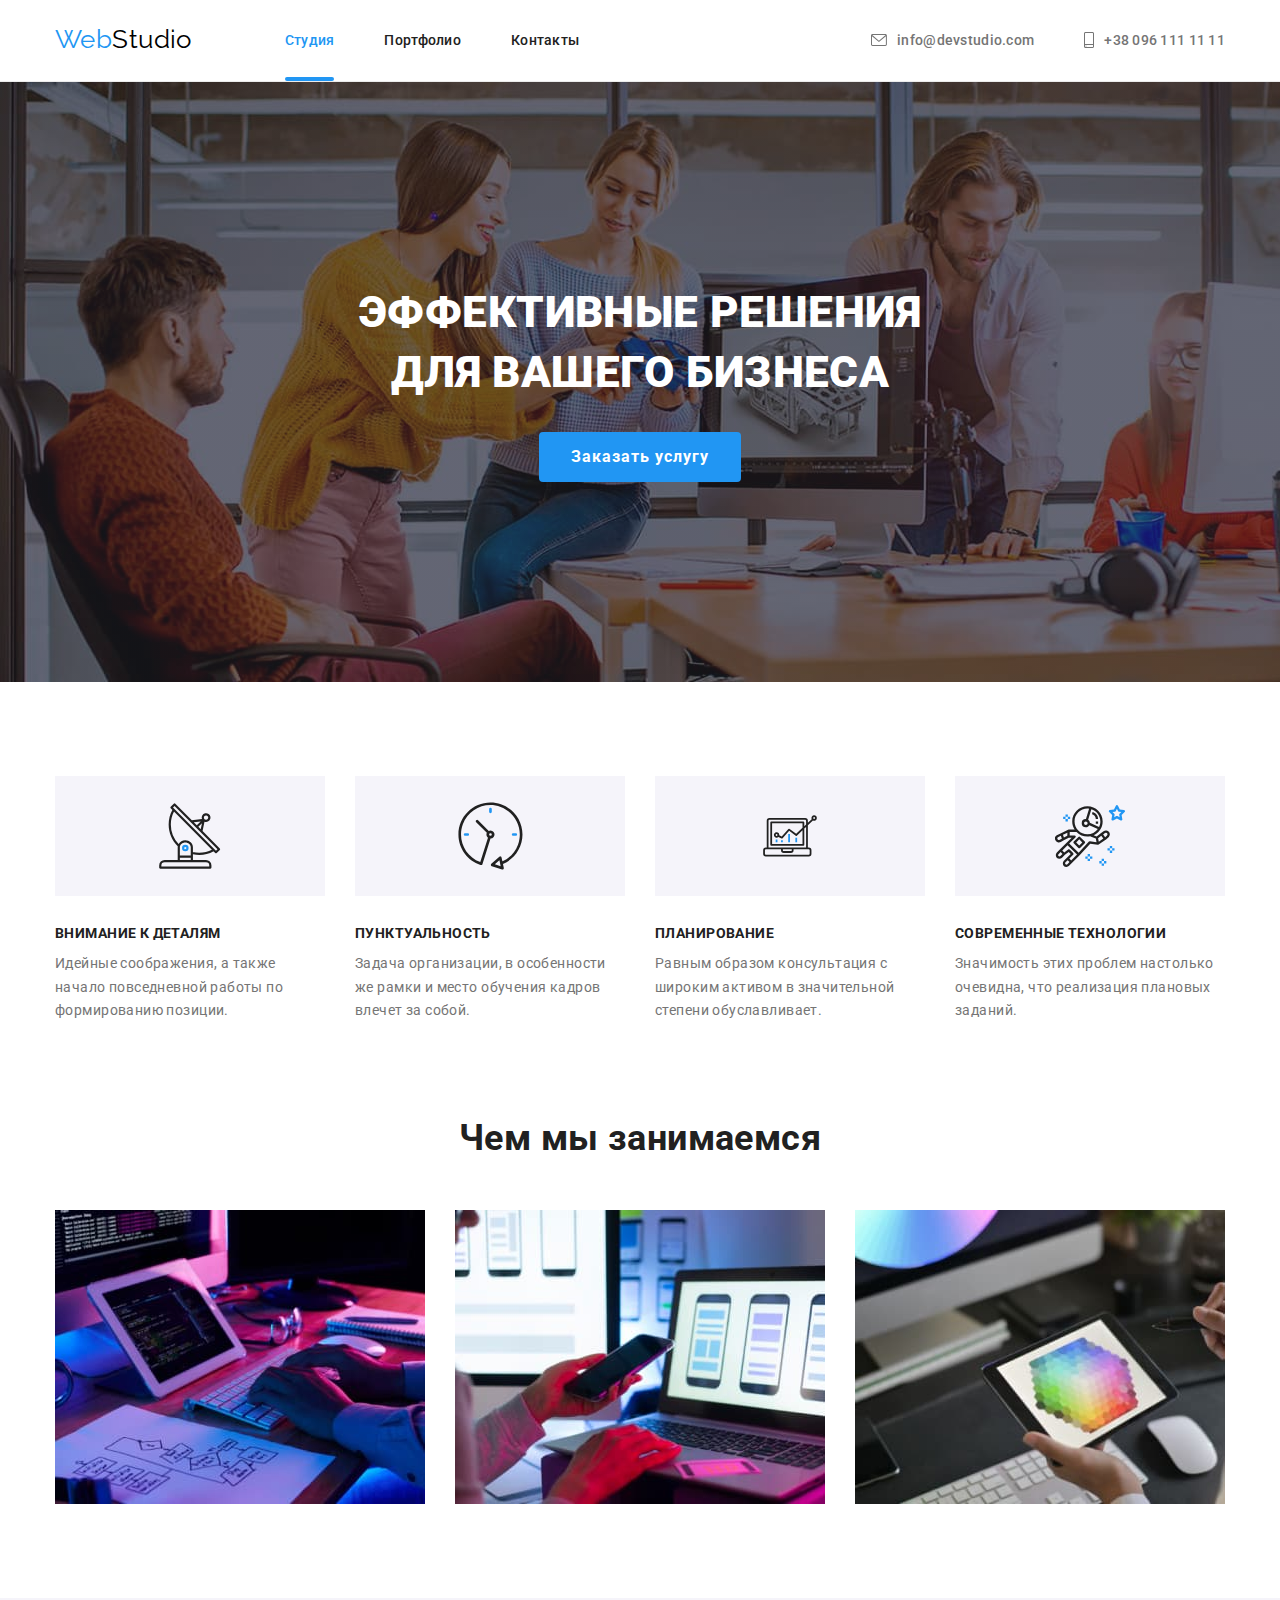
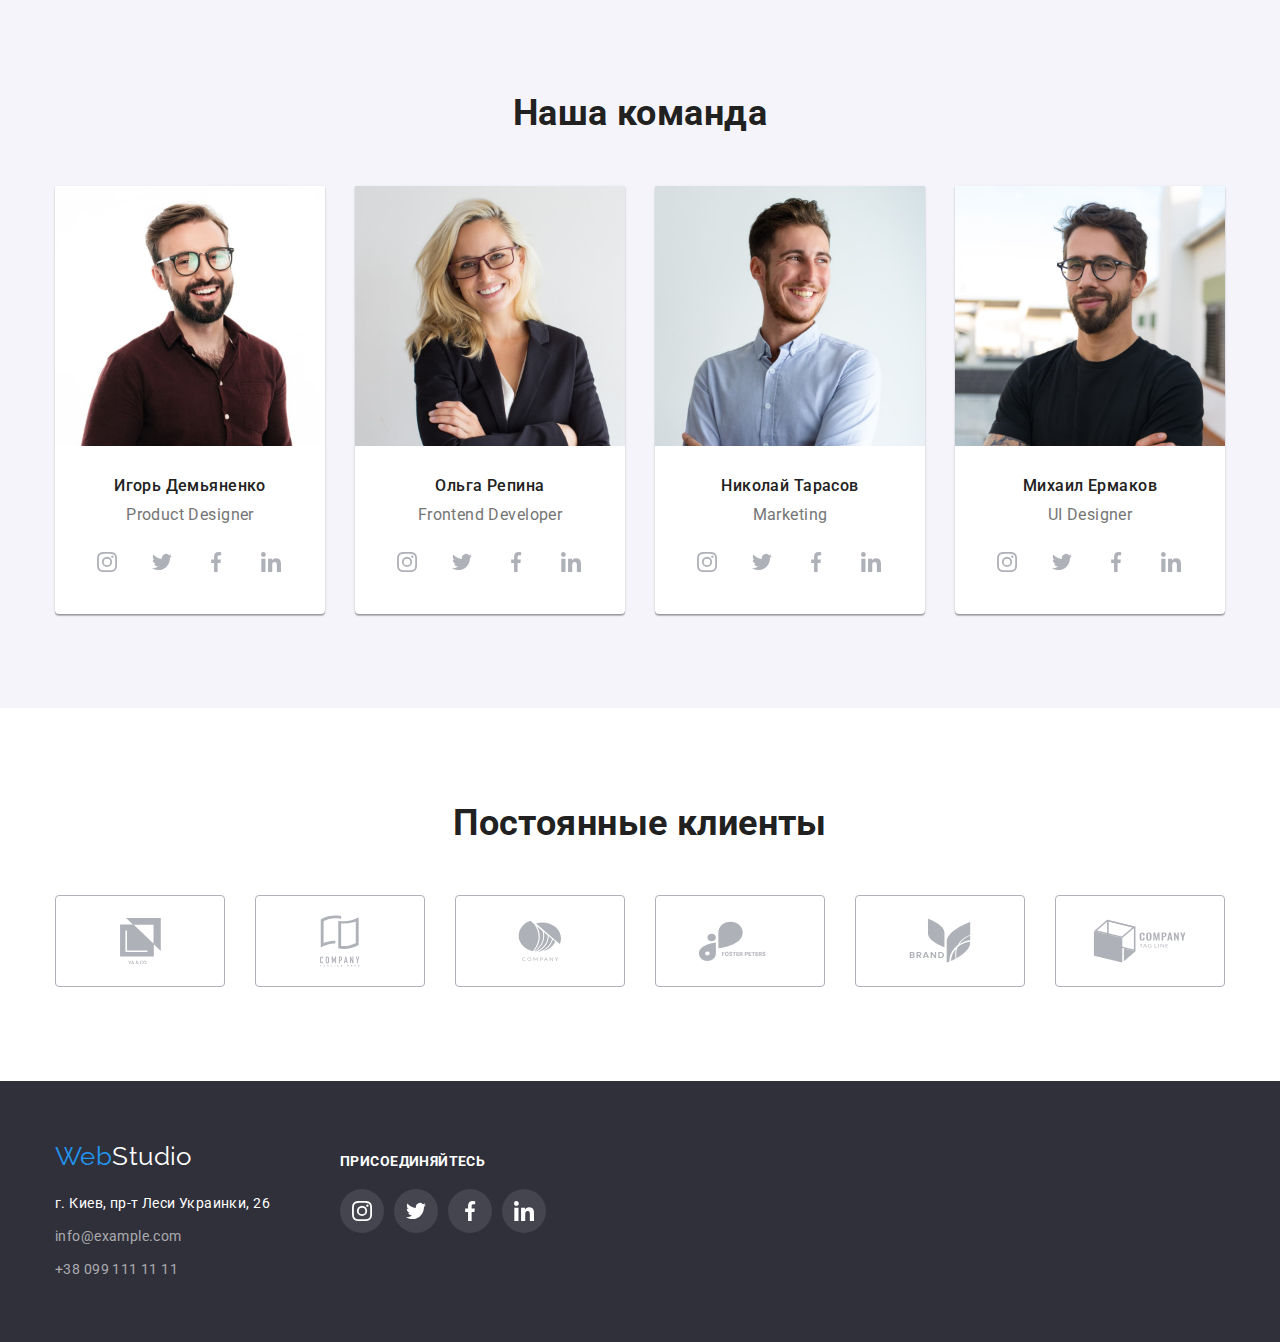
==== commit 2a905931: "Кнопка модалки" ====
--- a/index.html
+++ b/index.html
@@ -47,7 +47,7 @@
         <!-- Герой -->
         <section class="hero">
             <h1 class="hero-title">Эффективные решения<br> для вашего бизнеса</h1>
-            <button type="button" class="button primary hero-button">Заказать услугу</button>
+            <button type="button" class="button primary hero-button" data-modal-open>Заказать услугу</button>
             </section>
         <!--Наши преимущества-->
         <section class="section features-section">
@@ -375,5 +375,17 @@
             </div>
         </div>
     </footer>
+    
+    <div class="backdrop is-hidden" data-modal>
+        <div class="modal">
+            <button data-modal-close class="modal-button">
+                <svg class="modal-button-image" width="11px" height="11px">
+                    <use href="./images/svg/icons.svg#icon-cross"></use>
+                </svg>
+            </button>
+        </div>
+    </div>
+
+    <script src="./js/modal.js"></script>
 </body>
 </html>--- a/css/styles.css
+++ b/css/styles.css
@@ -10,8 +10,8 @@
   --team-clients-icon-color: #afb1b8;
 }
 
-/* написання css - спочатку все по блочній моделі(падінги, мардж.),
-потім стрилі, шрифти, нижче ефекти, анімація, переходи
+/* написання css - спочатку позиція, геометрія, все по блочній моделі(падінги, мардж.),
+потім стилі, шрифти, нижче ефекти, анімація, переходи
 відділяти це пробілом для кращої читабельності  */
 
 .container {
@@ -86,7 +86,7 @@
 /* Навігація сайту в Хедері*/
 
 .site-nav {
-  display: block;
+  /* display: block; */
   display: flex;
   margin-left: 93px;
 }
@@ -95,6 +95,7 @@
 }
 .site-nav .link {
   display: block;
+  position: relative;
   color: var(--secondary-header-color);
   font-weight: 500;
   font-size: 14px;
@@ -111,6 +112,25 @@
 .site-nav .link.current {
   color: var(--blue-accent);
 }
+.site-nav .current::after {
+  content: "";
+
+  display: block;
+  position: absolute;
+  left: 0;
+  bottom: 0;
+
+  width: 100%;
+  height: 4px;
+  background-color: var(--blue-accent);
+  border-radius: 2px;
+
+  /* display: none; */
+}
+
+/* .site-nav .current:hover::after { 
+  display: block;
+}*/
 
 /* Контакти в Хедері */
 
@@ -255,6 +275,7 @@
   padding-bottom: 94px;
 }
 .team-card {
+  background-color: var(--main-background-hero-adress-color);
   box-shadow: 0px 1px 3px rgba(0, 0, 0, 0.12), 0px 1px 1px rgba(0, 0, 0, 0.14),
     0px 2px 1px rgba(0, 0, 0, 0.2);
   border-radius: 0px 0px 4px 4px;
@@ -285,9 +306,11 @@
   padding-top: 30px;
   padding-bottom: 30px;
 }
-.social-list {
-  display: flex;
-  justify-content: space-evenly;
+.team-card .social-list {
+  display: flex;
+  justify-content: space-between;
+  padding-right: 32px;
+  padding-left: 30px;
 }
 .social-link {
   display: flex;
@@ -419,6 +442,36 @@
   box-shadow: 1px 4px 6px 0px #00000029, 0px 4px 4px 0px #0000000f,
     0px 1px 1px 0px #0000001f;
 }
+/* синій оверлей */
+.card-thumb {
+  position: relative;
+  overflow: hidden;
+}
+.card-thumb::before {
+  display: inline-block;
+  content: "Технокряк это современная площадка распространения коронавируса. Компании используют эту платформу для цифрового шпионажа и атак на защищённые сервера конкурентов.";
+  color: var(--main-background-hero-adress-color);
+  font-size: 18px;
+  font-style: normal;
+  line-height: 1.56;
+  letter-spacing: 0.03em;
+
+  position: absolute;
+  top: 0;
+  left: 0;
+  width: 100%;
+  height: 100%;
+  background-color: rgba(33, 150, 243, 0.9);
+
+  padding: 63px 24px;
+
+  transform: translateY(100%);
+
+  transition: transform 250ms cubic-bezier(0.4, 0, 0.2, 1);
+}
+.gallery-item:hover .card-thumb::before {
+  transform: translateY(0);
+}
 
 /* Футер */
 
@@ -473,6 +526,10 @@
 }
 .social-media {
   margin-left: 70px;
+}
+.social-list {
+  display: flex;
+  justify-content: space-evenly;
 }
 .footer-item .social-link {
   fill: var(--main-background-hero-adress-color);
@@ -538,3 +595,50 @@
   color: var(--main-background-hero-adress-color);
   background-color: var(--blue-accent);
 }
+
+/* Модальне вікно */
+.backdrop {
+  position: fixed;
+  top: 0;
+  left: 0;
+  /* або зробити висоту-ширину по 100%, подивитись як треба */
+  /* width: 1600px; */
+  /* height: 1024px; */
+  width: 100%;
+  height: 100%;
+  background-color: rgba(0, 0, 0, 0.2);
+}
+.backdrop.is-hidden {
+  opacity: 0;
+  pointer-events: none;
+}
+.modal {
+  position: absolute;
+  top: 50%;
+  left: 50%;
+  padding: 50px;
+
+  /* те саме, подивитись чи задавати по макету чи мін. */
+  width: 528px;
+  height: 581px;
+  background-color: rgba(255, 255, 255, 1);
+
+  transform: translate(-50%, -50%);
+  box-shadow: 0px 2px 1px 0px rgba(0, 0, 0, 0.2),
+    0px 1px 1px 0px rgba(0, 0, 0, 0.14), 0px 1px 3px 0px rgba(0, 0, 0, 0.12);
+}
+
+.modal-button {
+  position: fixed;
+  top: 8px;
+  right: 8px;
+
+  width: 30px;
+  height: 30px;
+  border: 1px solid #0000001A
+
+  /* border: none; */
+  background-color: inherit;
+  border-radius: 50%;
+  padding: 9px 10px;
+}
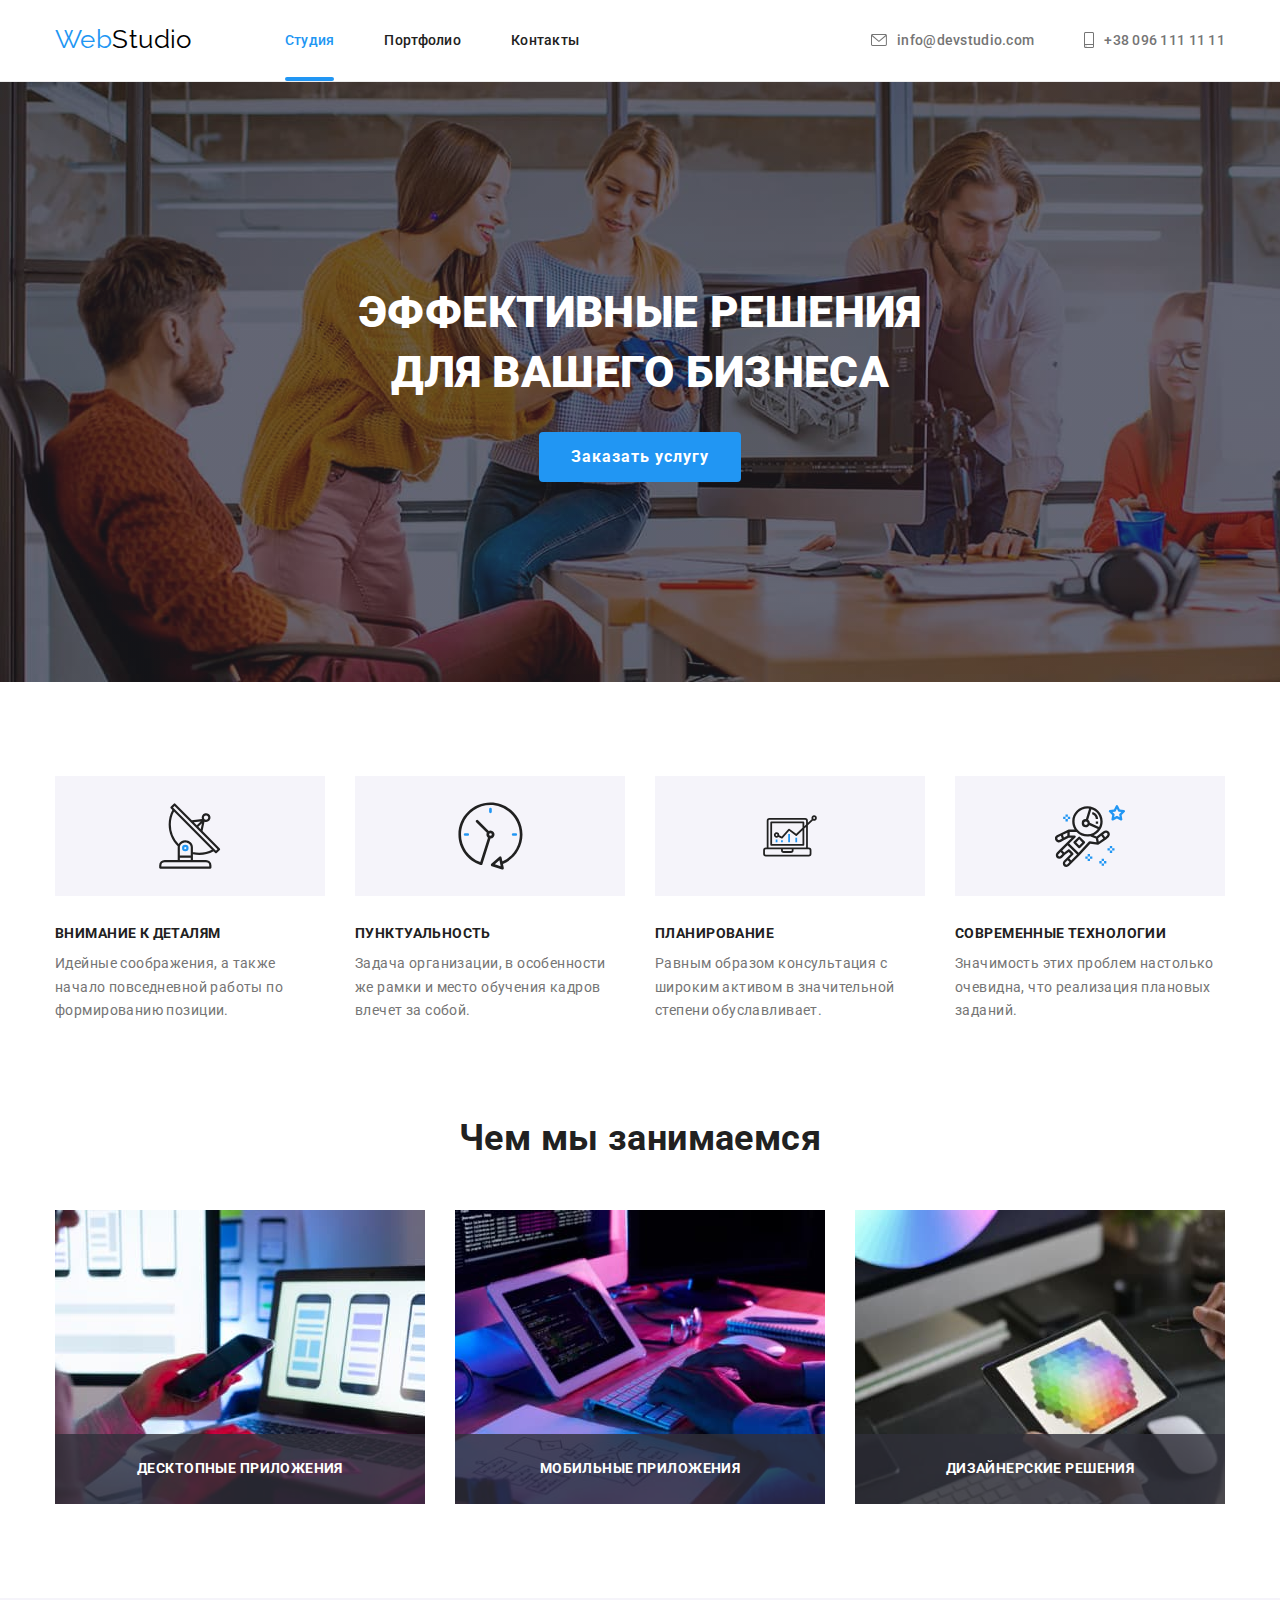
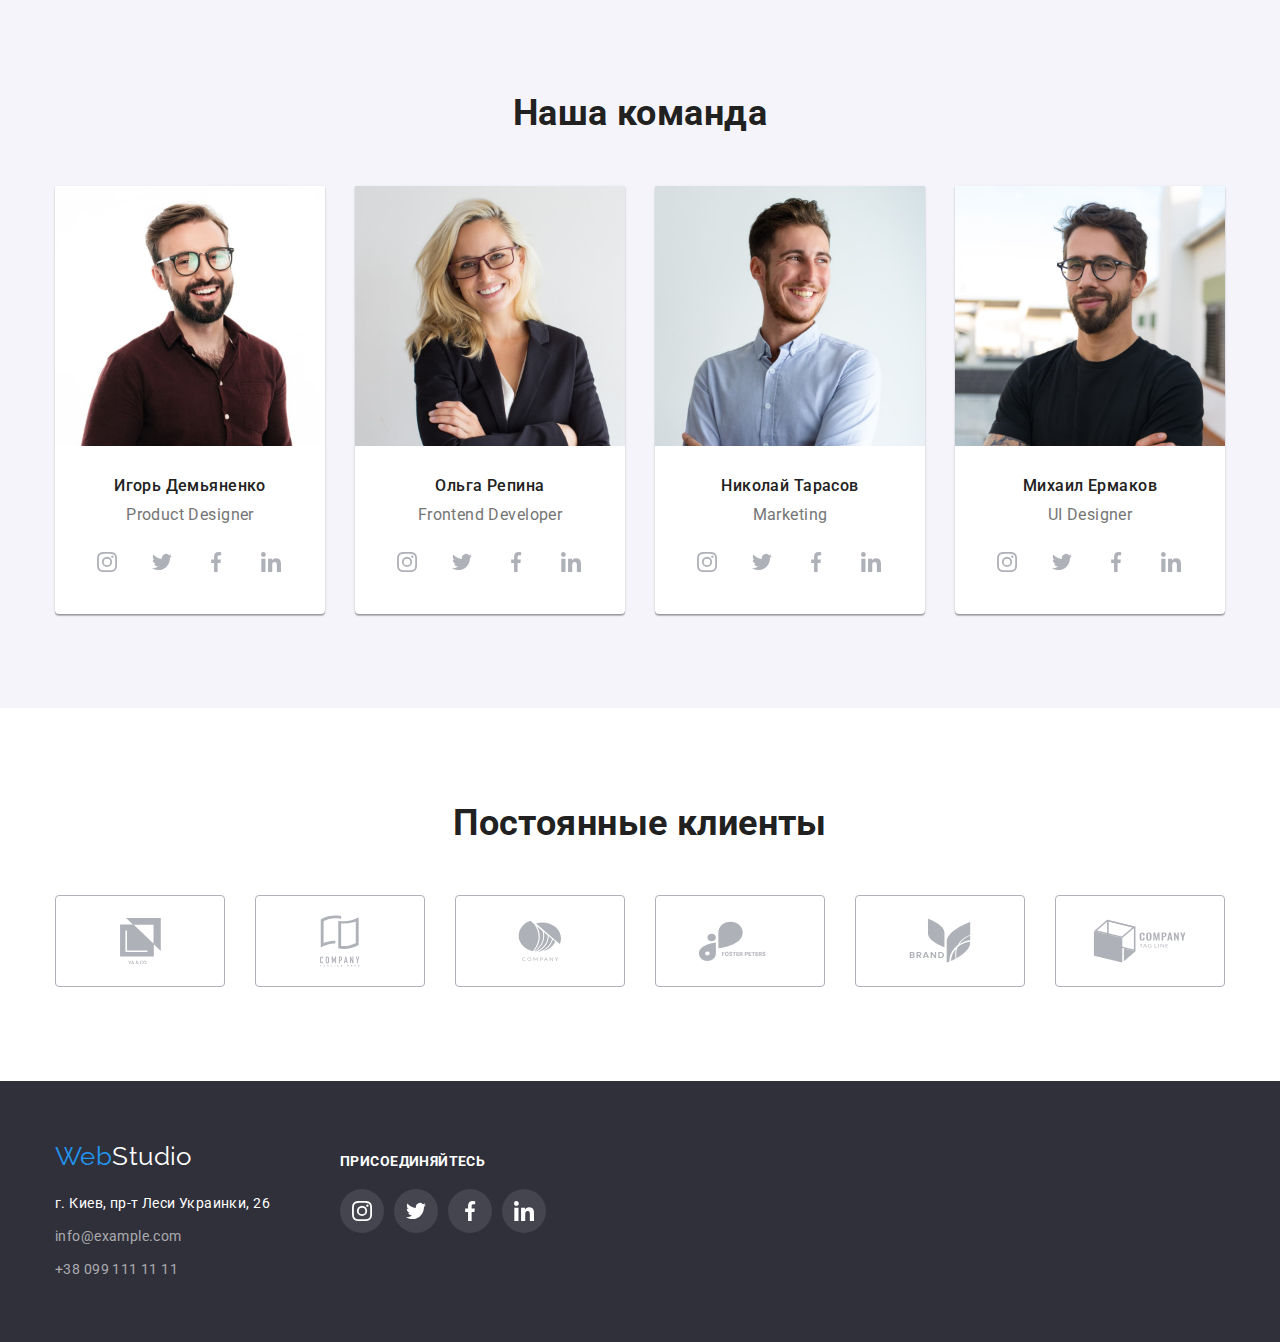
==== commit 32be6e68: "все крім анімації модального вікна «D8»" ====
--- a/index.html
+++ b/index.html
@@ -98,9 +98,15 @@
             <div class="container">
             <h2 class="section-title">Чем мы занимаемся</h2>
             <ul class="whatwedo">
-                <li><img src="./images/work/desctop.jpg" alt="рабочий стол" width="370" height="294"></li>
-                <li><img src="./images/work/laptop.jpg" alt="ноутбук" width="370" height="294"></li>
-                <li><img src="./images/work/tablette.jpg" alt="планшет" width="370" height="294"></li>
+                <li class="whatwedo-list-item"><img src="./images/work/laptop.jpg" alt="ноутбук" width="370" height="294"><div class="whatwedo-overlay">
+                    <p>Десктопные приложения</p>
+                </div></li>
+                <li class="whatwedo-list-item"><img src="./images/work/desctop.jpg" alt="рабочий стол" width="370" height="294"><div class="whatwedo-overlay">
+                    <p>Мобильные приложения</p>
+                </div></li>
+                <li class="whatwedo-list-item"><img src="./images/work/tablette.jpg" alt="планшет" width="370" height="294"><div class="whatwedo-overlay">
+                    <p>Дизайнерские решения</p>
+                </div></li>
             </ul>
             </div>
         </section>
--- a/css/styles.css
+++ b/css/styles.css
@@ -104,6 +104,8 @@
   text-decoration: none;
   padding-top: 32px;
   padding-bottom: 32px;
+
+  transition: color 250ms cubic-bezier(0.4, 0, 0.2, 1);
 }
 .site-nav .link:hover,
 .site-nav .link:focus {
@@ -124,13 +126,7 @@
   height: 4px;
   background-color: var(--blue-accent);
   border-radius: 2px;
-
-  /* display: none; */
-}
-
-/* .site-nav .current:hover::after { 
-  display: block;
-}*/
+}
 
 /* Контакти в Хедері */
 
@@ -143,6 +139,8 @@
 .contacts-icon {
   fill: var(--primary-text-color);
   margin-right: 10px;
+
+  transition: color 250ms cubic-bezier(0.4, 0, 0.2, 1);
 }
 .header-contacts .item + .item {
   margin-left: 50px;
@@ -158,6 +156,8 @@
   text-decoration: none;
   padding-top: 32px;
   padding-bottom: 32px;
+
+  transition: color 250ms cubic-bezier(0.4, 0, 0.2, 1);
 }
 .header-contacts .link:hover,
 .header-contacts .link:focus {
@@ -264,6 +264,30 @@
 .whatwedo img {
   display: block;
 }
+.whatwedo-list-item {
+  position: relative;
+}
+.whatwedo-overlay {
+  position: absolute;
+  width: 100%;
+  height: 70px;
+  left: 0;
+  bottom: 0;
+
+  display: flex;
+  align-items: center;
+  justify-content: center;
+
+  font-size: 14px;
+  font-weight: 700;
+  line-height: 1.14;
+  letter-spacing: 0.03em;
+  text-align: center;
+  text-transform: uppercase;
+
+  color: var(--main-background-hero-adress-color);
+  background-color: #2f303acc;
+}
 
 /* Команда */
 
@@ -322,6 +346,9 @@
   border: none;
   padding: 0;
   fill: var(--team-clients-icon-color);
+
+  transition: fill 250ms cubic-bezier(0.4, 0, 0.2, 1),
+    background-color 250ms cubic-bezier(0.4, 0, 0.2, 1);
 }
 .social-link:hover,
 .social-link:focus {
@@ -352,6 +379,8 @@
   fill: var(--team-clients-icon-color);
   border: solid 1px var(--team-clients-icon-color);
   border-radius: 4px;
+
+  transition: fill 250ms cubic-bezier(0.4, 0, 0.2, 1);
 }
 .client-image {
   display: inline-block;
@@ -424,6 +453,8 @@
   width: calc((100% - 60px) / 3);
   margin-right: 30px;
   margin-bottom: 30px;
+
+  transition: box-shadow 250ms cubic-bezier(0.4, 0, 0.2, 1);
 }
 .gallery > .gallery-item:nth-child(3n) {
   margin-right: 0;
@@ -488,6 +519,8 @@
 .footer-contact .link {
   color: var(--footer-contact-white);
   text-decoration: none;
+
+  transition: color 250ms cubic-bezier(0.4, 0, 0.2, 1);
 }
 .footer-contact .link:hover,
 .footer-contact .link:focus {
@@ -561,6 +594,10 @@
   border: none;
   border-radius: 4px;
   padding: 6px 22px;
+
+  transition: color 250ms cubic-bezier(0.4, 0, 0.2, 1),
+    background-color 250ms cubic-bezier(0.4, 0, 0.2, 1),
+    box-shadow 250ms cubic-bezier(0.4, 0, 0.2, 1);
 }
 .button:hover,
 .button:focus {
@@ -581,7 +618,6 @@
   font-size: 16px;
   line-height: 1.8;
   font-weight: 700;
-  /* align-items: center; */
   text-align: center;
   letter-spacing: 0.06em;
   padding: 10px 32px;
@@ -601,9 +637,6 @@
   position: fixed;
   top: 0;
   left: 0;
-  /* або зробити висоту-ширину по 100%, подивитись як треба */
-  /* width: 1600px; */
-  /* height: 1024px; */
   width: 100%;
   height: 100%;
   background-color: rgba(0, 0, 0, 0.2);
@@ -618,7 +651,6 @@
   left: 50%;
   padding: 50px;
 
-  /* те саме, подивитись чи задавати по макету чи мін. */
   width: 528px;
   height: 581px;
   background-color: rgba(255, 255, 255, 1);
@@ -626,19 +658,23 @@
   transform: translate(-50%, -50%);
   box-shadow: 0px 2px 1px 0px rgba(0, 0, 0, 0.2),
     0px 1px 1px 0px rgba(0, 0, 0, 0.14), 0px 1px 3px 0px rgba(0, 0, 0, 0.12);
+
+  /* transform: scale(2) 2250ms cubic-bezier(0.4, 0, 0.2, 1); */
 }
 
 .modal-button {
-  position: fixed;
+  position: absolute;
   top: 8px;
   right: 8px;
 
+  display: flex;
+  align-items: center;
+  justify-content: center;
+
   width: 30px;
   height: 30px;
-  border: 1px solid #0000001A
-
-  /* border: none; */
-  background-color: inherit;
+
+  border: 1px solid #0000001a;
+  background-color: transparent;
   border-radius: 50%;
-  padding: 9px 10px;
-}
+}
